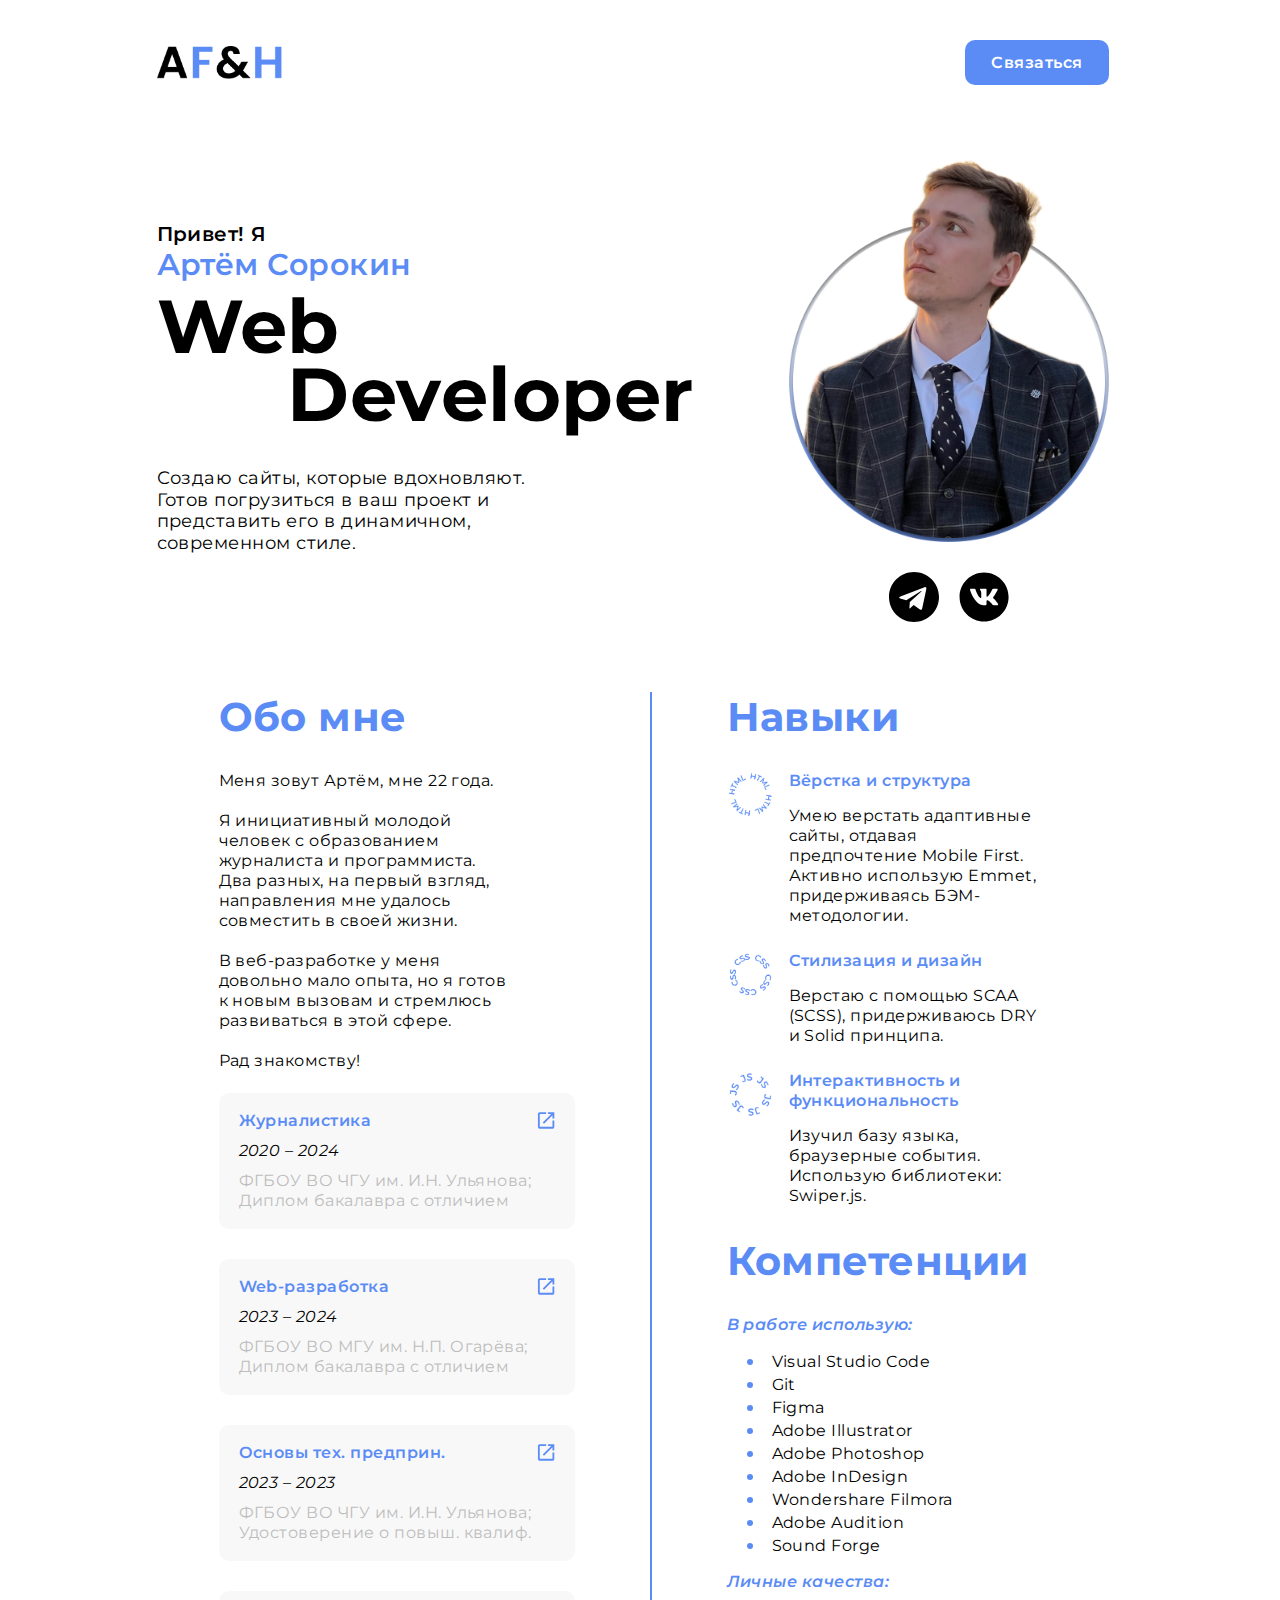
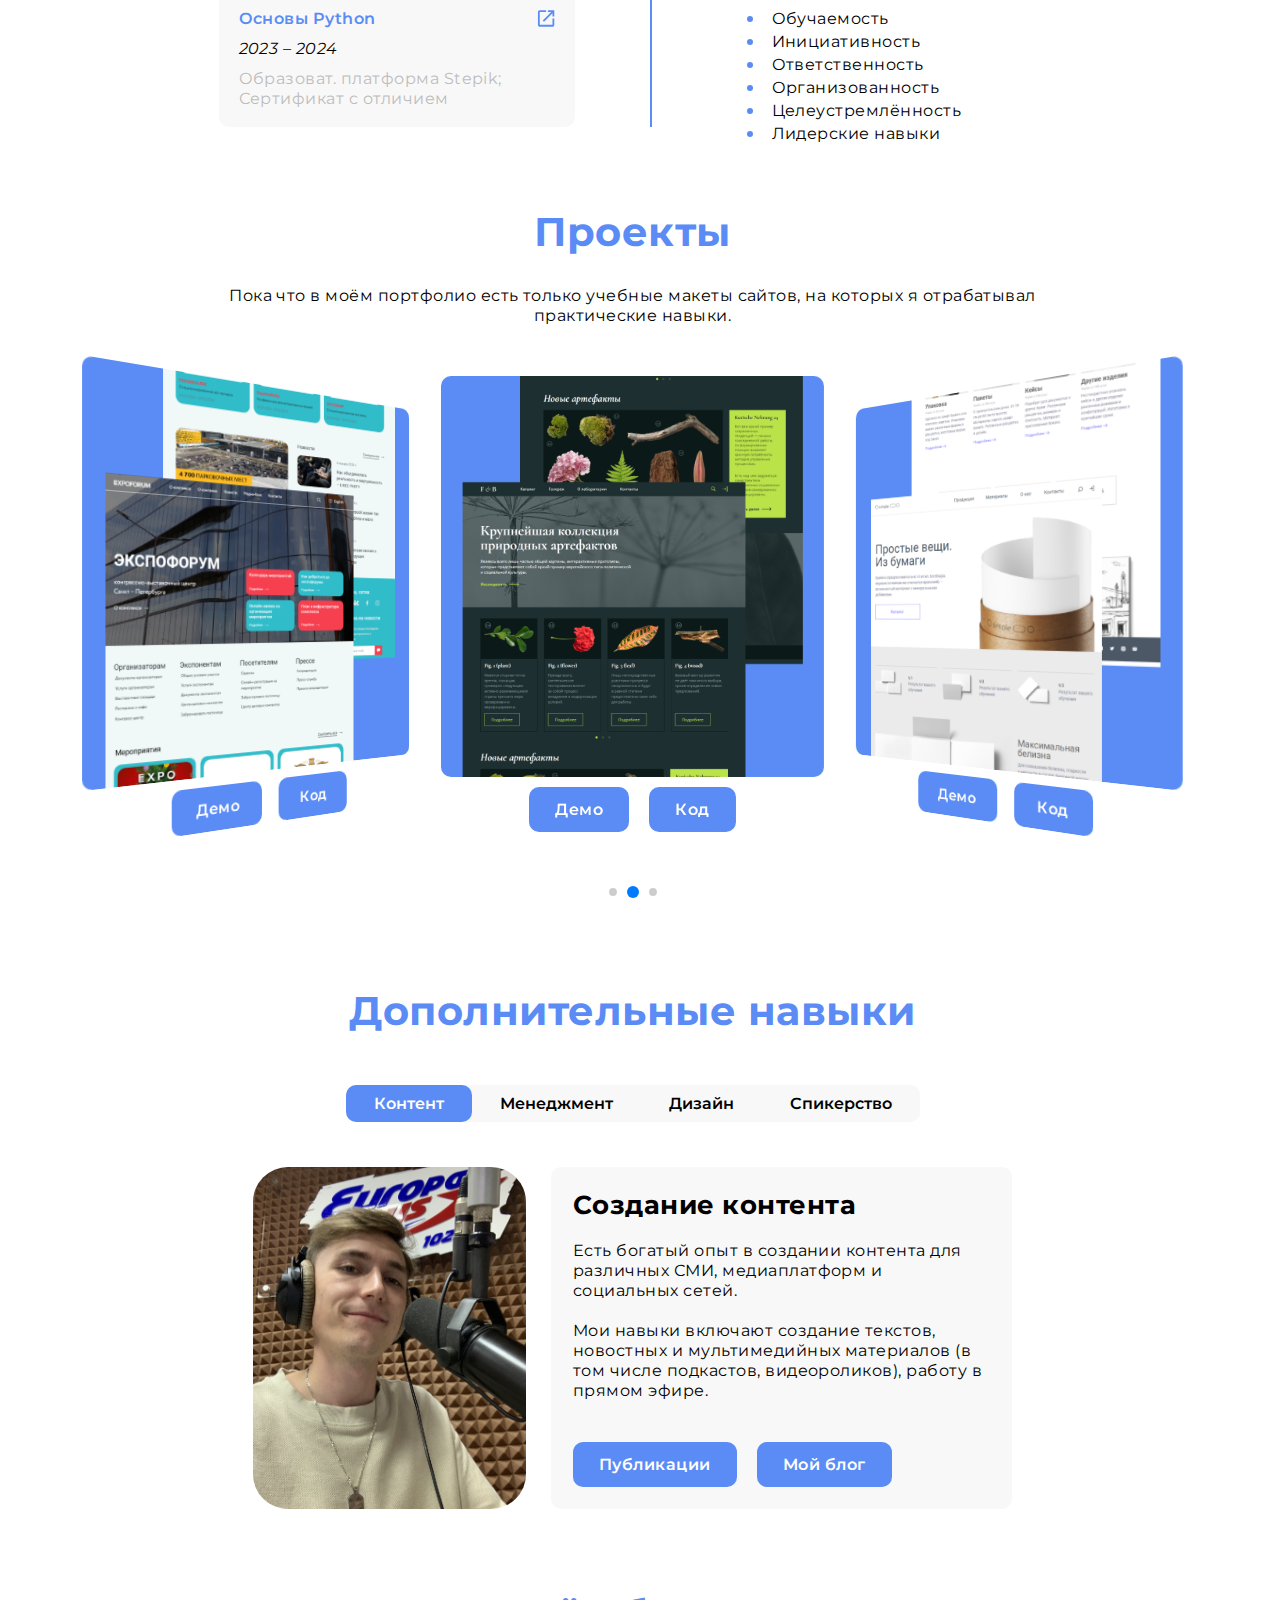
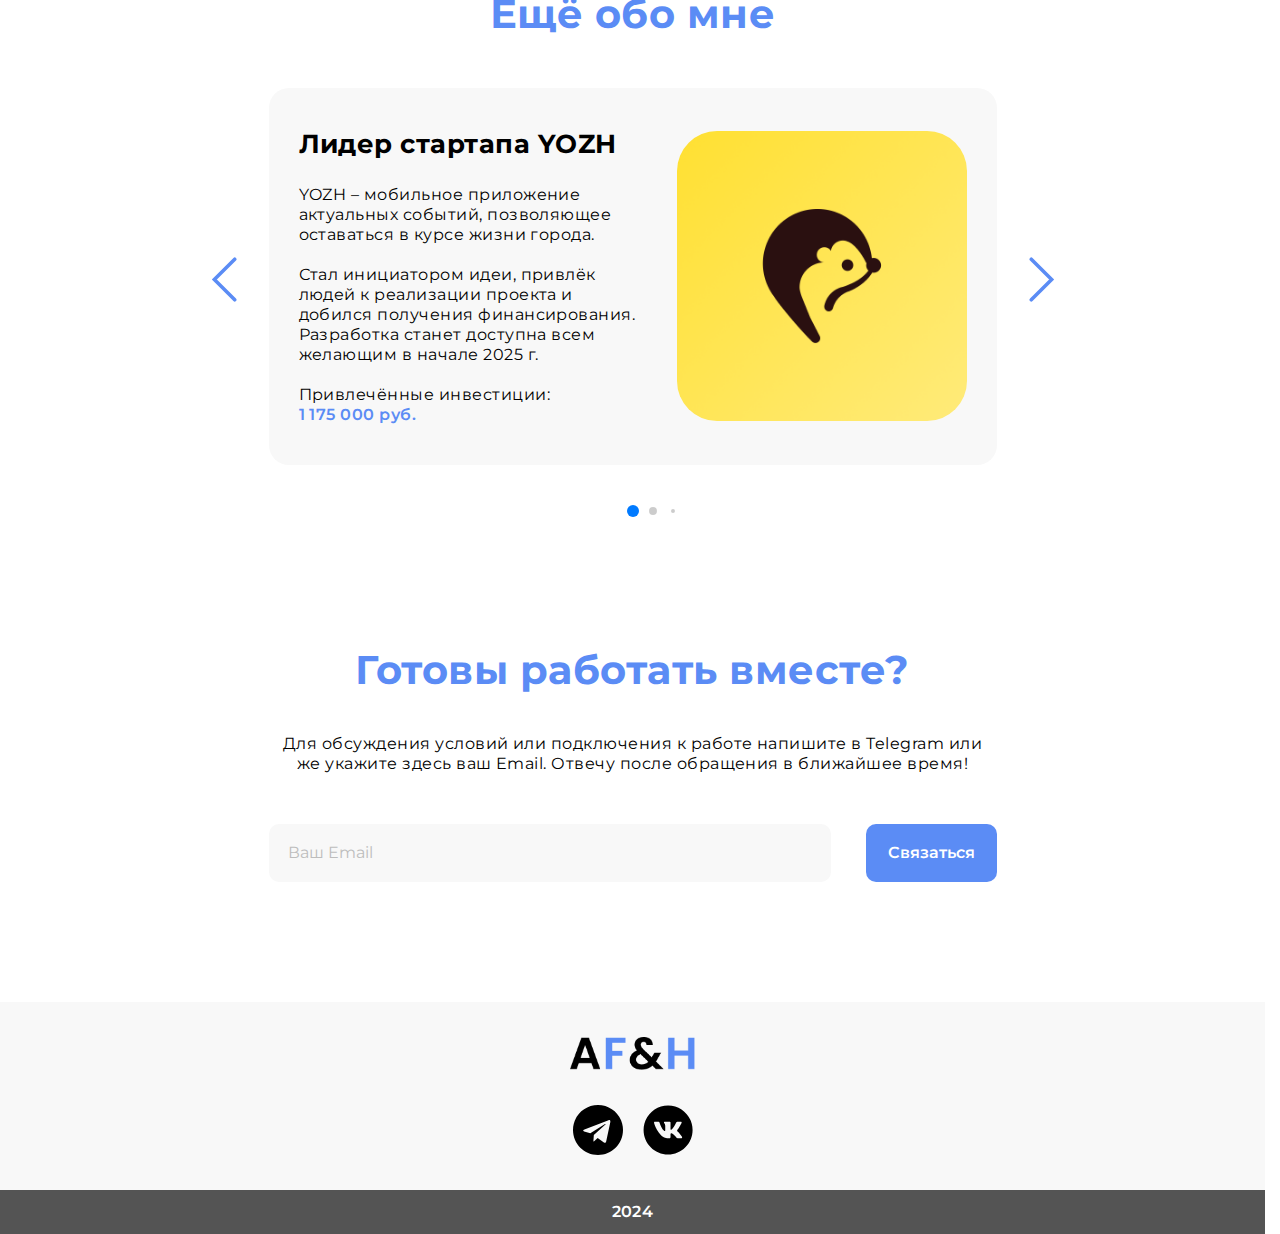
==== index.html @ 3affbfc2 "Fix projects preview (all in one size)" ====
<!DOCTYPE html>
<html lang="ru">
<head>
  <meta charset="UTF-8">
  <meta name="viewport" content="width=device-width, initial-scale=1.0">
  <title>Tema Sorokin</title>

  <link rel="preconnect" href="https://fonts.googleapis.com">
  <link rel="preconnect" href="https://fonts.gstatic.com" crossorigin>
  <link href="https://fonts.googleapis.com/css2?family=Montserrat:ital,wght@0,100..900;1,100..900&display=swap" rel="stylesheet">

  <link rel="stylesheet" href="https://cdn.jsdelivr.net/npm/swiper@11/swiper-bundle.min.css">
  <link rel="stylesheet" type="text/css" href="css/styles.css">
</head>
<body>
  
  <div class="btn-up btn-up_hide"></div>

  <header class="header">
    <div class="container container--wider">
      <div class="header__content">
        <div class="logo">
          <img class="logo__img" src="images/logo.png" alt="logo">
        </div>
        <a href="#ctaBlock" class="button">
          <span class="button__text">Связаться</span>
        </a>
      </div>
    </div>
  </header>

  <main class="main">
    <section class="hero" >
      <div class="container container--wider">
        <div class="hero__content">
          <div class="hero__textblock">
            <span class="hero__greetings">Привет! Я</span>
            <span class="hero__name">Артём Сорокин</span>
            <div class="hero__title">
              <span class="hero__profession">Web</span>
              <span class="hero__profession hero__profession--left">Developer</span>
            </div>
            <p class="hero__description">Создаю сайты, которые вдохновляют.<br> Готов погрузиться в ваш проект и представить его в динамичном, современном стиле.</p>
          </div>
          <div class="hero__imgblock">
            <img class="hero__avatar" src="images/My photo.png" alt="Tema Sorokin avatar">
            <div class="socmedia">
              <a class="socmedia__link" href="https://t.me/foxdek" target="_blank">
                <svg class="socmedia__img" width="50" height="50" viewBox="0 0 50 50" fill="none" xmlns="http://www.w3.org/2000/svg"><path d="M25 50C38.8104 50 50 38.8104 50 25C50 11.1896 38.8104 0 25 0C11.1896 0 0 11.1896 0 25C0 38.8104 11.1896 50 25 50ZM11.4396 24.4583L35.5438 15.1646C36.6625 14.7604 37.6396 15.4375 37.2771 17.1292L37.2792 17.1271L33.175 36.4625C32.8708 37.8333 32.0562 38.1667 30.9167 37.5208L24.6667 32.9146L21.6521 35.8187C21.3187 36.1521 21.0375 36.4333 20.3917 36.4333L20.8354 30.0729L32.4187 19.6083C32.9229 19.1646 32.3062 18.9146 31.6417 19.3563L17.3271 28.3687L11.1562 26.4437C9.81667 26.0187 9.7875 25.1042 11.4396 24.4583Z" fill="black"/></svg>
              </a>
              <a class="socmedia__link" href="https://vk.com/foxde_bf" target="_blank">
                <svg class="socmedia__img" width="50" height="50" viewBox="0 0 51 50" fill="none" xmlns="http://www.w3.org/2000/svg"><path d="M25.5835 0C11.7764 0 0.583496 11.1929 0.583496 25C0.583496 38.8071 11.7764 50 25.5835 50C39.3906 50 50.5835 38.8071 50.5835 25C50.5835 11.1929 39.3906 0 25.5835 0ZM38.9002 33.4863H35.7278C35.3842 33.4867 35.045 33.4097 34.7353 33.2609C34.4256 33.1121 34.1534 32.8954 33.939 32.627C32.9876 31.4325 31.1134 29.3146 29.1455 28.405C29.0315 28.3516 28.9059 28.3279 28.7803 28.3359C28.6548 28.3439 28.5332 28.3835 28.427 28.4509C28.3207 28.5184 28.2332 28.6115 28.1724 28.7217C28.1117 28.8319 28.0797 28.9557 28.0795 29.0815V32.219C28.0795 32.3855 28.0468 32.5502 27.9831 32.704C27.9195 32.8577 27.8262 32.9974 27.7085 33.1151C27.5908 33.2328 27.4512 33.3262 27.2974 33.3899C27.1437 33.4535 26.9789 33.4863 26.8125 33.4863H25.3456C23.438 33.4863 19.33 32.3251 16.0566 27.5567C13.2676 23.4942 12.0243 20.3458 11.2993 17.7931C11.2572 17.6435 11.2503 17.4861 11.2792 17.3334C11.308 17.1806 11.3719 17.0367 11.4658 16.9128C11.5597 16.7889 11.681 16.6885 11.8202 16.6194C11.9595 16.5502 12.1128 16.5143 12.2683 16.5145H15.4774C15.7976 16.5142 16.1093 16.6173 16.3662 16.8084C16.6231 16.9995 16.8114 17.2684 16.9032 17.5751C17.5 19.5711 19.0457 23.8769 21.7779 26.021C21.8612 26.0867 21.9613 26.1276 22.0668 26.139C22.1723 26.1505 22.2788 26.132 22.3743 26.0858C22.4697 26.0395 22.5503 25.9673 22.6066 25.8775C22.663 25.7876 22.693 25.6837 22.6931 25.5776V20.5517C22.6931 19.5584 22.2626 18.5646 21.5907 17.788C21.4939 17.6766 21.4312 17.5397 21.41 17.3937C21.3888 17.2476 21.4101 17.0985 21.4713 16.9642C21.5325 16.8299 21.6311 16.7161 21.7552 16.6363C21.8793 16.5564 22.0238 16.514 22.1714 16.514H27.1192C27.374 16.514 27.6184 16.6152 27.7986 16.7953C27.9787 16.9755 28.08 17.2198 28.08 17.4746V24.2446C28.08 24.3426 28.107 24.4387 28.158 24.5224C28.209 24.6061 28.282 24.6742 28.3691 24.7191C28.4562 24.764 28.554 24.7841 28.6517 24.7772C28.7495 24.7703 28.8435 24.7366 28.9233 24.6798C29.8315 24.0333 30.6094 23.0782 31.3248 22.0047C32.2252 20.6543 33.3239 18.4221 33.8751 17.2636C33.9818 17.0391 34.1499 16.8496 34.36 16.7168C34.5701 16.5841 34.8135 16.5137 35.062 16.5137H38.562C38.7082 16.5136 38.8519 16.5509 38.9796 16.6219C39.1073 16.693 39.2148 16.7955 39.2918 16.9197C39.3688 17.0439 39.4128 17.1857 39.4196 17.3317C39.4265 17.4777 39.3959 17.623 39.3309 17.7539C38.4477 19.5254 36.7274 22.7752 35.1087 24.6818C34.877 24.956 34.7635 25.311 34.7932 25.6687C34.823 26.0265 34.9934 26.3578 35.2672 26.59C36.3224 27.4916 37.9696 29.1584 39.7456 31.9347C39.8436 32.0866 39.8988 32.2622 39.9055 32.4429C39.9121 32.6235 39.87 32.8027 39.7835 32.9615C39.697 33.1202 39.5693 33.2528 39.4139 33.3451C39.2584 33.4375 39.081 33.4863 38.9002 33.4863Z" fill="black"/></svg>
              </a>
            </div>
          </div>
        </div>
      </div>
    </section>

    <section class="bio" >
      <div class="container container--bio">
        <div class="padding-between-blocks bio__content">

          <div class="bio-left">
            <div class="aboutme">
              <h2 class="blocks-title aboutme__title">Обо мне</h2>
              <p class="blocks-regular aboutme__description">Меня зовут Артём, мне 22 года.<br><br>
                Я инициативный молодой человек с образованием журналиста и программиста. Два разных, на первый взгляд, направления мне удалось совместить в своей жизни.<br><br>
                В веб-разработке у меня довольно мало опыта, но я готов к новым вызовам и стремлюсь развиваться в этой сфере.<br><br>
                Рад знакомству!</p>
            </div>
            <div class="education">

              <div class="education-item">
                <a href="https://drive.google.com/file/d/1c8E0b_vMFE4-LogEgNOOKxXGQV6VK_mN/view?usp=drive_link" class="education-link" target="_blank">
                  <span class="blocks-regular education-link__text">Журналистика</span>
                  <svg class="education-link__img" width="14" height="13" viewBox="0 0 14 13" fill="none" xmlns="http://www.w3.org/2000/svg"><path d="M2.14767 12.8803C1.75915 12.8803 1.42655 12.7403 1.14987 12.4603C0.8732 12.1803 0.734863 11.8437 0.734863 11.4506V1.44232C0.734863 1.04914 0.8732 0.712554 1.14987 0.432561C1.42655 0.152569 1.75915 0.0125732 2.14767 0.0125732H7.09248V1.44232H2.14767V11.4506H12.0373V6.44643H13.4501V11.4506C13.4501 11.8437 13.3118 12.1803 13.0351 12.4603C12.7584 12.7403 12.4258 12.8803 12.0373 12.8803H2.14767ZM5.46776 9.09147L4.47879 8.09064L11.0483 1.44232H8.50528V0.0125732H13.4501V5.01669H12.0373V2.44314L5.46776 9.09147Z" fill="#5B8CF5"/></svg>
                </a>
                <span class="blocks-regular education-item__data">2020 – 2024</span>
                <p class="blocks-regular education-item__description">ФГБОУ ВО ЧГУ им. И.Н. Ульянова;<br>Диплом бакалавра с отличием</p>
              </div>

              <div class="education-item">
                <a href="https://drive.google.com/file/d/1b_aHHzKzfGgAz-qr4F-pZoGoOds2GWMP/view?usp=drive_link" class="education-link" target="_blank">
                  <span class="blocks-regular education-link__text">Web-разработка</span>
                  <svg class="education-link__img" width="14" height="13" viewBox="0 0 14 13" fill="none" xmlns="http://www.w3.org/2000/svg"><path d="M2.14767 12.8803C1.75915 12.8803 1.42655 12.7403 1.14987 12.4603C0.8732 12.1803 0.734863 11.8437 0.734863 11.4506V1.44232C0.734863 1.04914 0.8732 0.712554 1.14987 0.432561C1.42655 0.152569 1.75915 0.0125732 2.14767 0.0125732H7.09248V1.44232H2.14767V11.4506H12.0373V6.44643H13.4501V11.4506C13.4501 11.8437 13.3118 12.1803 13.0351 12.4603C12.7584 12.7403 12.4258 12.8803 12.0373 12.8803H2.14767ZM5.46776 9.09147L4.47879 8.09064L11.0483 1.44232H8.50528V0.0125732H13.4501V5.01669H12.0373V2.44314L5.46776 9.09147Z" fill="#5B8CF5"/></svg>
                </a>
                <span class="blocks-regular education-item__data">2023 – 2024</span>
                <p class="blocks-regular education-item__description">ФГБОУ ВО МГУ им. Н.П. Огарёва;<br>Диплом бакалавра с отличием</p>
              </div>

              <div class="education-item">
                <a href="https://drive.google.com/file/d/1F4HwCjt88OIQ_sgFR-7j4fWSAaVbPMpd/view?usp=drive_link" class="education-link" target="_blank">
                  <span class="blocks-regular education-link__text">Основы тех. предприн.</span>
                  <svg class="education-link__img" width="14" height="13" viewBox="0 0 14 13" fill="none" xmlns="http://www.w3.org/2000/svg"><path d="M2.14767 12.8803C1.75915 12.8803 1.42655 12.7403 1.14987 12.4603C0.8732 12.1803 0.734863 11.8437 0.734863 11.4506V1.44232C0.734863 1.04914 0.8732 0.712554 1.14987 0.432561C1.42655 0.152569 1.75915 0.0125732 2.14767 0.0125732H7.09248V1.44232H2.14767V11.4506H12.0373V6.44643H13.4501V11.4506C13.4501 11.8437 13.3118 12.1803 13.0351 12.4603C12.7584 12.7403 12.4258 12.8803 12.0373 12.8803H2.14767ZM5.46776 9.09147L4.47879 8.09064L11.0483 1.44232H8.50528V0.0125732H13.4501V5.01669H12.0373V2.44314L5.46776 9.09147Z" fill="#5B8CF5"/></svg>
                </a>
                <span class="blocks-regular education-item__data">2023 – 2023</span>
                <p class="blocks-regular education-item__description">ФГБОУ ВО ЧГУ им. И.Н. Ульянова;<br>Удостоверение о повыш. квалиф.</p>
              </div>

              <div class="education-item">
                <a href="https://drive.google.com/file/d/1SzcRSgIq1XhnDCFtMzxwgsTw0kXM_Bu4/view?usp=drive_link" class="education-link" target="_blank">
                  <span class="blocks-regular education-link__text">Основы Python</span>
                  <svg class="education-link__img" width="14" height="13" viewBox="0 0 14 13" fill="none" xmlns="http://www.w3.org/2000/svg"><path d="M2.14767 12.8803C1.75915 12.8803 1.42655 12.7403 1.14987 12.4603C0.8732 12.1803 0.734863 11.8437 0.734863 11.4506V1.44232C0.734863 1.04914 0.8732 0.712554 1.14987 0.432561C1.42655 0.152569 1.75915 0.0125732 2.14767 0.0125732H7.09248V1.44232H2.14767V11.4506H12.0373V6.44643H13.4501V11.4506C13.4501 11.8437 13.3118 12.1803 13.0351 12.4603C12.7584 12.7403 12.4258 12.8803 12.0373 12.8803H2.14767ZM5.46776 9.09147L4.47879 8.09064L11.0483 1.44232H8.50528V0.0125732H13.4501V5.01669H12.0373V2.44314L5.46776 9.09147Z" fill="#5B8CF5"/></svg>
                </a>
                <span class="blocks-regular education-item__data">2023 – 2024</span>
                <p class="blocks-regular education-item__description">Образоват. платформа Stepik;<br>Сертификат c отличием</p>
              </div>

            </div>
          </div>

          <span class="separator separator--bios"></span>

          <div class="bio-right">
            <div class="skills">
              <h2 class="blocks-title skills__title">Навыки</h2>
              <div class="skills__items">

                <div class="skills-item">
                  <img src="images/html-circle.png " alt="HTML image" class="skills-item__img">
                  <div class="skills-item__text">
                    <span class="blocks-regular skills-item__title">Вёрстка и структура</span>
                    <p class="blocks-regular skills-item__description">Умею верстать адаптивные сайты, отдавая предпочтение Mobile First. Активно использую Emmet, придерживаясь БЭМ-методологии.</p>
                  </div>
                </div>

                <div class="skills-item">
                  <img src="images/css-circle.png" alt="CSS image" class="skills-item__img">
                  <div class="skills-item__text">
                    <span class="blocks-regular skills-item__title">Стилизация и дизайн</span>
                    <p class="blocks-regular skills-item__description">Верстаю с помощью SCAA (SCSS), придерживаюсь DRY и Solid принципа.</p>
                  </div>
                </div>

                <div class="skills-item">
                  <img src="images/js-circle.png" alt="JS image" class="skills-item__img">
                  <div class="skills-item__text">
                    <span class="blocks-regular skills-item__title">Интерактивность и функциональность</span>
                    <p class="blocks-regular skills-item__description">Изучил базу языка, браузерные события. Использую библиотеки: Swiper.js.</p>
                  </div>
                </div>

              </div>
            </div>

            <span class="separator separator--bioright"></span>

            <div class="competencies">
              <h2 class="blocks-title competencies__title">Компетенции</h2>
              <div class="competencies__content">

                <div class="competencies__items">
                  <div class="competencies-item">
                    <span class="blocks-regular competencies-item__title">В работе использую:</span>
                    <ul class="competencies-list">
                      <li class="blocks-regular competencies-list__item">Visual Studio Code</li>
                      <li class="blocks-regular competencies-list__item">Git</li>
                      <li class="blocks-regular competencies-list__item">Figma</li>
                      <li class="blocks-regular competencies-list__item">Adobe Illustrator</li>
                      <li class="blocks-regular competencies-list__item">Adobe Photoshop</li>
                      <li class="blocks-regular competencies-list__item">Adobe InDesign</li>
                      <li class="blocks-regular competencies-list__item">Wondershare Filmora</li>
                      <li class="blocks-regular competencies-list__item">Adobe Audition</li>
                      <li class="blocks-regular competencies-list__item">Sound Forge</li>
                    </ul>
                  </div>
                  <span class="separator separator--competencies"></span>
                  <div class="competencies-item">
                    <span class="blocks-regular competencies-item__title">Личные качества:</span>
                    <ul class="competencies-list">
                      <li class="blocks-regular competencies-list__item">Обучаемость</li>
                      <li class="blocks-regular competencies-list__item">Инициативность</li>
                      <li class="blocks-regular competencies-list__item">Ответственность</li>
                      <li class="blocks-regular competencies-list__item">Организованность</li>
                      <li class="blocks-regular competencies-list__item">Целеустремлённость</li>
                      <li class="blocks-regular competencies-list__item">Лидерские навыки</li>
                    </ul>
                  </div>
                </div>

                <div class="competencies__qrblock">
                  <a href="https://drive.google.com/drive/folders/1a2BefM-glHH7b9y9MKexOEhjC9zO9I1c?usp=drive_link" class="qrcode-item" target="_blank">
                    <img src="images/qr-portfolio.png" alt="Qr to Temas portfolio" class="qrcode-item__img">
                    <span class="blocks-regular qrcode-item__title">Портфолио</span>
                  </a>
                  <a href="https://drive.google.com/drive/folders/1Rhj_2H8BansnXjBdHdym1w1cab7tXS0-?usp=drive_link" class="qrcode-item" target="_blank">
                    <img src="images/qr-diplomas.png" alt="Qr to Temas diplomas" class="qrcode-item__img">
                    <span class="blocks-regular qrcode-item__title">Дипломы</span>
                  </a>
                  <a href="https://drive.google.com/drive/folders/1Z56A0xMrmwY17rWzl6ZRpS_xnRYBs7vR?usp=drive_link" class="qrcode-item" target="_blank">
                    <img src="images/qr-sertificates.png" alt="Qr to Temas sertificates" class="qrcode-item__img">
                    <span class="blocks-regular qrcode-item__title">Сертификаты</span>
                  </a>
                </div>

              </div>
            </div>
          </div>

        </div>
      </div>
    </section>

    <section class="projects" >
      <!-- <div class="container"> -->
        <div class="padding-between-blocks projects__content">
          <h2 class="blocks-title projects__title">Проекты</h2>
          <p class="blocks-regular projects__description">Пока что в моём портфолио есть только учебные макеты сайтов, на которых я отрабатывал практические навыки.</p>
          <div class="projects-swiper-container">
            <div class="swiper projectsSwiper">
              <div class="swiper-wrapper">
                <div class="swiper-slide projectsSwiper-slide">
                  <img src="images/project-1-preview.png" class="swiper-slide__img"/>
                  <div class="swiper-slide__buttons">
                    <a href="https://expoforum-study.vercel.app/" class="button" target="_blank">
                      <span class="button__text">Демо</span>
                    </a>
                    <a href="#" class="button">
                      <span class="button__text">Код</span>
                    </a>
                  </div>
                </div>
                <div class="swiper-slide projectsSwiper-slide">
                  <img src="images/project-2-preview.png" class="swiper-slide__img"/>
                  <div class="swiper-slide__buttons">
                    <a href="https://f-and-b-study-rouge.vercel.app/" class="button" target="_blank">
                      <span class="button__text">Демо</span>
                    </a>
                    <a href="#" class="button">
                      <span class="button__text">Код</span>
                    </a>
                  </div>
                </div>
                <div class="swiper-slide projectsSwiper-slide">
                  <img src="images/project-3-preview.png" class="swiper-slide__img"/>
                  <div class="swiper-slide__buttons">
                    <a href="https://simple-study-eta.vercel.app/" class="button" target="_blank">
                      <span class="button__text">Демо</span>
                    </a>
                    <a href="#" class="button">
                      <span class="button__text">Код</span>
                    </a>
                  </div>
                </div>
              </div>
              <div class="swiper-pagination"></div>
            </div>
          </div>
        <!-- </div> -->
      </div>
    </section>

    <section class="skills" >
      <div class="padding-between-blocks skills__content">
        <h2 class="blocks-title skills__title" id="skillsTitle">Опыт</h2>
        <div class="skills-container">

          <div class="photo-cont">
            <div class="photo-block">
              <img id="skillsImg" src="images/skills-myphoto-1.png" alt="Skills photos" class="photo-block__img">
            </div>
          </div>
          <div class="radiobtn-cont">
            <div class="radiobtn-block">
              <button id="content" class="radiobtn-block__button radiobtn-block__button--active">Контент</button>
              <button id="management" class="radiobtn-block__button">Менеджмент</button>
              <button id="design" class="radiobtn-block__button">Дизайн</button>
              <button id="speaker" class="radiobtn-block__button">Спикерство</button>
            </div>
          </div>
          <div class="description-cont">
            <div class="description-block">
              <h3 id="skillsSubitle" class="blocks-subtitle description-block__title">Создание контента</h3>
              <p id="skillsText" class="blocks-regular description-block__text">Есть богатый опыт в создании контента для различных СМИ, медиаплатформ и социальных сетей.<br><br>Мои навыки включают создание текстов, новостных и мультимедийных материалов (в том числе подкастов, видеороликов), работу в прямом эфире.</p>
              <div id="skillsButtons" class="description-block__buttons">
                <a href="https://docs.google.com/document/d/1vXn8nLEUYs1dHJ1VDHtr8BRPOlq6yE31/edit?usp=drive_link&ouid=105516434251710796534&rtpof=true&sd=true" class="button" target="_blank">
                  <span class="button__text">Публикации</span>
                </a>
                <a href="https://t.me/prolisaiezha" class="button" target="_blank">
                  <span class="button__text">Мой блог</span>
                </a>
              </div>
            </div>
          </div>

        </div>
      </div>
    </section>

    <section class="bioplus" >
      <div class="container container--bioplus">
        <div class="padding-between-blocks bioplus__content">
          <h2 class="blocks-title bioplus__title">Ещё обо мне</h2>
          <div class="bioplus-swiper-container">
            <div class="custom-prev">
              <svg width="30" height="45" viewBox="0 0 35 63" fill="none" xmlns="http://www.w3.org/2000/svg">
                <path d="M32.5 3L4 31.5L32.5 60" stroke="#5B8CF5" stroke-width="5" stroke-linecap="round"/>
              </svg>
            </div>
            <div class="swiper bioplusSwiper">
              <div class="swiper-wrapper">

                <div class="swiper-slide">
                  <h3 class="blocks-subtitle swiper-slide__title">Лидер стартапа YOZH</h3>
                  <div class="swiper-slide__imgblock">
                    <img src="images/bioplus-image-1.png" alt="YOZH startup logo" class="swiper-slide__img">
                  </div>
                  <div class="swiper-slide-description">
                    <p class="blocks-regular swiper-slide__text">YOZH – мобильное приложение актуальных событий, позволяющее оставаться в курсе жизни города.<br><br>Стал инициатором идеи, привлёк людей к реализации проекта и добился получения финансирования. Разработка станет доступна всем желающим в начале 2025 г.<br><br>Привлечённые инвестиции:<br><span class="blocks-regular swiper-slide__text--accent">1 175 000 руб.</span></p>
                  </div>
                </div>

                <div class="swiper-slide">
                  <h3 class="blocks-subtitle swiper-slide__title">Ведущий на радио</h3>
                  <div class="swiper-slide__imgblock">
                    <img src="images/bioplus-image-2.jpg" alt="Radio Live photo" class="swiper-slide__img">
                  </div>
                  <div class="swiper-slide-description">
                    <p class="blocks-regular swiper-slide__text">До закрытия региональных прямых эфиров был ведущим (диджеем) на радио «Европа Плюс».<br><br>Проводил эфиры и общался со слушателями, готовил сводку о погоде для других радиостанций («Радио Дача», «Радио Гордость», «Ретро-FM»).</p>
                  </div>
                </div>

                <div class="swiper-slide">
                  <h3 class="blocks-subtitle swiper-slide__title">Достижения</h3>
                  <div class="swiper-slide__imgblock">
                    <img src="images/bioplus-image-3.png" alt="Diplomas ceremony" class="swiper-slide__img">
                  </div>
                  <div class="swiper-slide-description">
                    <p class="blocks-regular swiper-slide__text">В ходе учебной деятельности добился значительных успехов:</p>
                    <ul class="swiper-slide__list">
                      <li class="blocks-regular swiper-slide__listitem">Отличник учёбы 2024</li>
                      <li class="blocks-regular swiper-slide__listitem">Лучший выпускник университета и региона</li>
                      <li class="blocks-regular swiper-slide__listitem">2 диплома бакалавра с отличием</li>
                      <li class="blocks-regular swiper-slide__listitem">Обладатель стипендии им. А.И.&nbsp;Солженицына</li>
                    </ul>
                  </div>
                </div>
                
              </div>
              
              <div class="swiper-pagination"></div>
            </div>
            
            <div class="custom-next">
              <svg width="30" height="45" viewBox="0 0 36 63" fill="none" xmlns="http://www.w3.org/2000/svg">
                <path d="M3 3L31.5 31.5L3 60" stroke="#5B8CF5" stroke-width="5" stroke-linecap="round"/>
              </svg>
            </div>
          </div>
        </div>
      </div>
    </section>

    <section id="ctaBlock" class="cta" >
      <div class="container">
        <div class="padding-between-blocks cta__content">
          <h2 class="blocks-title cta__title">Готовы работать вместе?</h2>
          <p class="blocks-regular cta__description">Для обсуждения условий или подключения к работе напишите в Telegram или же укажите здесь ваш Email. Отвечу после обращения в ближайшее время!</p>
          <div class="cta-form">
            <input class="blocks-regular cta-form__input" type="text" placeholder="Ваш Email" maxlength="30"></input>
            <button class="cta-form__button">
              <svg class="cta-form__button-img" width="25" height="21" viewBox="0 0 25 21" fill="none" xmlns="http://www.w3.org/2000/svg"><path d="M16.625 20.125L14.7 18.1656L19.6156 13.25H6.3125C4.59375 13.25 3.13281 12.6484 1.92969 11.4453C0.726562 10.2422 0.125 8.78125 0.125 7.0625C0.125 5.34375 0.726562 3.88281 1.92969 2.67969C3.13281 1.47656 4.59375 0.875 6.3125 0.875H7V3.625H6.3125C5.35 3.625 4.53646 3.95729 3.87188 4.62188C3.20729 5.28646 2.875 6.1 2.875 7.0625C2.875 8.025 3.20729 8.83854 3.87188 9.50313C4.53646 10.1677 5.35 10.5 6.3125 10.5H19.6156L14.7 5.55L16.625 3.625L24.875 11.875L16.625 20.125Z" fill="white"/></svg>
              <span class="blocks-regular cta-form__button-text">Связаться</span>
            </button>
          </div>
        </div>
      </div>
    </section>
  </main>

  <footer class="footer">

    <div class="footer-top">
      <div class="footer-top__content">
        <div class="logo">
          <img class="logo__img" src="images/logo.png" alt="logo">
        </div>
        <div class="socmedia">
          <a class="socmedia__link" href="https://t.me/foxdek" target="_blank">
            <svg class="socmedia__img" width="50" height="50" viewBox="0 0 50 50" fill="none" xmlns="http://www.w3.org/2000/svg"><path d="M25 50C38.8104 50 50 38.8104 50 25C50 11.1896 38.8104 0 25 0C11.1896 0 0 11.1896 0 25C0 38.8104 11.1896 50 25 50ZM11.4396 24.4583L35.5438 15.1646C36.6625 14.7604 37.6396 15.4375 37.2771 17.1292L37.2792 17.1271L33.175 36.4625C32.8708 37.8333 32.0562 38.1667 30.9167 37.5208L24.6667 32.9146L21.6521 35.8187C21.3187 36.1521 21.0375 36.4333 20.3917 36.4333L20.8354 30.0729L32.4187 19.6083C32.9229 19.1646 32.3062 18.9146 31.6417 19.3563L17.3271 28.3687L11.1562 26.4437C9.81667 26.0187 9.7875 25.1042 11.4396 24.4583Z" fill="black"/></svg>
          </a>
          <a class="socmedia__link" href="https://vk.com/foxde_bf" target="_blank">
            <svg class="socmedia__img" width="50" height="50" viewBox="0 0 51 50" fill="none" xmlns="http://www.w3.org/2000/svg"><path d="M25.5835 0C11.7764 0 0.583496 11.1929 0.583496 25C0.583496 38.8071 11.7764 50 25.5835 50C39.3906 50 50.5835 38.8071 50.5835 25C50.5835 11.1929 39.3906 0 25.5835 0ZM38.9002 33.4863H35.7278C35.3842 33.4867 35.045 33.4097 34.7353 33.2609C34.4256 33.1121 34.1534 32.8954 33.939 32.627C32.9876 31.4325 31.1134 29.3146 29.1455 28.405C29.0315 28.3516 28.9059 28.3279 28.7803 28.3359C28.6548 28.3439 28.5332 28.3835 28.427 28.4509C28.3207 28.5184 28.2332 28.6115 28.1724 28.7217C28.1117 28.8319 28.0797 28.9557 28.0795 29.0815V32.219C28.0795 32.3855 28.0468 32.5502 27.9831 32.704C27.9195 32.8577 27.8262 32.9974 27.7085 33.1151C27.5908 33.2328 27.4512 33.3262 27.2974 33.3899C27.1437 33.4535 26.9789 33.4863 26.8125 33.4863H25.3456C23.438 33.4863 19.33 32.3251 16.0566 27.5567C13.2676 23.4942 12.0243 20.3458 11.2993 17.7931C11.2572 17.6435 11.2503 17.4861 11.2792 17.3334C11.308 17.1806 11.3719 17.0367 11.4658 16.9128C11.5597 16.7889 11.681 16.6885 11.8202 16.6194C11.9595 16.5502 12.1128 16.5143 12.2683 16.5145H15.4774C15.7976 16.5142 16.1093 16.6173 16.3662 16.8084C16.6231 16.9995 16.8114 17.2684 16.9032 17.5751C17.5 19.5711 19.0457 23.8769 21.7779 26.021C21.8612 26.0867 21.9613 26.1276 22.0668 26.139C22.1723 26.1505 22.2788 26.132 22.3743 26.0858C22.4697 26.0395 22.5503 25.9673 22.6066 25.8775C22.663 25.7876 22.693 25.6837 22.6931 25.5776V20.5517C22.6931 19.5584 22.2626 18.5646 21.5907 17.788C21.4939 17.6766 21.4312 17.5397 21.41 17.3937C21.3888 17.2476 21.4101 17.0985 21.4713 16.9642C21.5325 16.8299 21.6311 16.7161 21.7552 16.6363C21.8793 16.5564 22.0238 16.514 22.1714 16.514H27.1192C27.374 16.514 27.6184 16.6152 27.7986 16.7953C27.9787 16.9755 28.08 17.2198 28.08 17.4746V24.2446C28.08 24.3426 28.107 24.4387 28.158 24.5224C28.209 24.6061 28.282 24.6742 28.3691 24.7191C28.4562 24.764 28.554 24.7841 28.6517 24.7772C28.7495 24.7703 28.8435 24.7366 28.9233 24.6798C29.8315 24.0333 30.6094 23.0782 31.3248 22.0047C32.2252 20.6543 33.3239 18.4221 33.8751 17.2636C33.9818 17.0391 34.1499 16.8496 34.36 16.7168C34.5701 16.5841 34.8135 16.5137 35.062 16.5137H38.562C38.7082 16.5136 38.8519 16.5509 38.9796 16.6219C39.1073 16.693 39.2148 16.7955 39.2918 16.9197C39.3688 17.0439 39.4128 17.1857 39.4196 17.3317C39.4265 17.4777 39.3959 17.623 39.3309 17.7539C38.4477 19.5254 36.7274 22.7752 35.1087 24.6818C34.877 24.956 34.7635 25.311 34.7932 25.6687C34.823 26.0265 34.9934 26.3578 35.2672 26.59C36.3224 27.4916 37.9696 29.1584 39.7456 31.9347C39.8436 32.0866 39.8988 32.2622 39.9055 32.4429C39.9121 32.6235 39.87 32.8027 39.7835 32.9615C39.697 33.1202 39.5693 33.2528 39.4139 33.3451C39.2584 33.4375 39.081 33.4863 38.9002 33.4863Z" fill="black"/></svg>
          </a>
        </div>
      </div>
    </div>

    <div class="footer-bottom">
      <div class="footer-bottom__content">
        <span class="blocks-regular footer-bottom__text">2024</span>
      </div>
    </div>

  </footer>
  
  <script src="https://cdn.jsdelivr.net/npm/swiper@11/swiper-bundle.min.js"></script>
  <script type="text/javascript" src="javascript.js"></script>
</body>
</html>
---- css/styles.css ----
@charset "UTF-8";
/**
Нормализация блочной модели
*/
*,
::before,
::after {
  -webkit-box-sizing: border-box;
          box-sizing: border-box;
}

/**
  Убираем внутренние отступы слева тегам списков,
  у которых есть атрибут class
*/
:where(ul, ol):where([class]) {
  padding-left: 0;
}

/**
  Убираем внешние отступы body и двум другим тегам,
  у которых есть атрибут class
*/
body,
:where(blockquote, figure):where([class]) {
  margin: 0;
}

/**
  Убираем внешние отступы вертикали нужным тегам,
  у которых есть атрибут class
*/
:where(h1,
h2,
h3,
h4,
h5,
h6,
p,
ul,
ol,
dl):where([class]) {
  margin-block: 0;
}

:where(dd[class]) {
  margin-left: 0;
}

:where(fieldset[class]) {
  margin-left: 0;
  padding: 0;
  border: none;
}

/**
  Убираем стандартный маркер маркированному списку,
  у которого есть атрибут class
*/
:where(ul[class]) {
  list-style: none;
}

:where(address[class]) {
  font-style: normal;
}

/**
  Обнуляем вертикальные внешние отступы параграфа,
  объявляем локальную переменную для внешнего отступа вниз,
  чтобы избежать взаимодействие с более сложным селектором
*/
p {
  --paragraphMarginBottom: 24px;
  margin-block: 0;
}

/**
  Внешний отступ вниз для параграфа без атрибута class,
  который расположен не последним среди своих соседних элементов
*/
p:where(:not([class]):not(:last-child)) {
  margin-bottom: var(--paragraphMarginBottom);
}

/**
  Упрощаем работу с изображениями и видео
*/
img,
video {
  display: block;
  max-width: 100%;
  height: auto;
}

/**
  Наследуем свойства шрифт для полей ввода
*/
input,
textarea,
select,
button {
  font: inherit;
}

html {
  /**
    Пригодится в большинстве ситуаций
    (когда, например, нужно будет "прижать" футер к низу сайта)
  */
  height: 100%;
  /**
    Убираем скачок интерфейса по горизонтали
    при появлении / исчезновении скроллбара
  */
  scrollbar-gutter: stable;
}

/**
  Плавный скролл
*/
html,
:has(:target) {
  scroll-behavior: smooth;
}

body {
  /**
    Пригодится в большинстве ситуаций
    (когда, например, нужно будет "прижать" футер к низу сайта)
  */
  min-height: 100%;
}

/**
  Нормализация высоты элемента ссылки при его инспектировании в DevTools
*/
a:where([class]) {
  display: -webkit-inline-box;
  display: -ms-inline-flexbox;
  display: inline-flex;
}

/**
  Курсор-рука при наведении на элемент
*/
button,
label {
  cursor: pointer;
}

/**
  Чиним баг задержки смены цвета при взаимодействии с svg-элементами
*/
svg * {
  -webkit-transition-property: fill, stroke;
  transition-property: fill, stroke;
}

/**
  Приведение рамок таблиц в классический 'collapse' вид
*/
:where(table) {
  border-collapse: collapse;
}

/**
  Удаляем все анимации и переходы для людей,
  которые предпочитают их не использовать
*/
@media (prefers-reduced-motion: reduce) {
  *,
  ::before,
  ::after {
    -webkit-animation-duration: 0.01ms !important;
            animation-duration: 0.01ms !important;
    -webkit-animation-iteration-count: 1 !important;
            animation-iteration-count: 1 !important;
    -webkit-transition-duration: 0.01ms !important;
            transition-duration: 0.01ms !important;
    scroll-behavior: auto !important;
  }
}
html {
  scroll-behavior: smooth;
}

body {
  font-family: "Montserrat", serif;
  letter-spacing: 0.03em;
  display: -webkit-box;
  display: -ms-flexbox;
  display: flex;
  height: 100%;
  -webkit-box-orient: vertical;
  -webkit-box-direction: normal;
      -ms-flex-direction: column;
          flex-direction: column;
}

.main {
  -webkit-box-flex: 1;
      -ms-flex: 1;
          flex: 1;
}

.padding-between-blocks {
  padding: 40px 0;
}

.container {
  width: 100%;
  max-width: 576px;
  padding: 0 20px;
  margin: 0 auto;
}
@media (min-width: 768px) {
  .container {
    max-width: none;
    width: 768px;
  }
}
@media (min-width: 992px) {
  .container--wider {
    width: 992px;
  }
}
@media (min-width: 992px) {
  .container--bio {
    width: 868px;
  }
}
@media (min-width: 992px) {
  .container--bioplus {
    width: 888px;
  }
}
@media (min-width: 1400px) {
  .container {
    width: 1400px;
  }
}

.logo {
  width: 24vw;
  max-width: 125px;
}
.logo__img {
  width: 100%;
  height: auto;
}
@media (min-width: 768px) {
  .logo {
    width: 125px;
  }
}

.button {
  background-color: #5B8CF5;
  padding: 10px 19px;
  border-radius: 10px;
  text-decoration: none;
  -webkit-transition: background-color 0.3s ease-in-out;
  transition: background-color 0.3s ease-in-out;
}
.button__text {
  font-size: 14px;
  color: #ffffff;
  font-weight: 600;
}
@media (min-width: 768px) {
  .button__text {
    font-size: 16px;
  }
}
@media (min-width: 768px) {
  .button {
    padding: 13px 26px;
  }
}
.button:hover {
  background-color: #4A7BC2;
}

.socmedia {
  display: -webkit-box;
  display: -ms-flexbox;
  display: flex;
  gap: 20px;
}
.socmedia__link:hover path {
  fill: #5B8CF5;
}
.socmedia__img {
  width: 50px;
  height: 50px;
}
.socmedia__img path {
  fill: #000000;
  -webkit-transition: fill 0.3s ease-in-out;
  transition: fill 0.3s ease-in-out;
}

.blocks-title {
  color: #5B8CF5;
  font-size: 32px;
  padding-bottom: 30px;
  text-align: center;
}
@media (min-width: 768px) {
  .blocks-title {
    font-size: 40px;
  }
}
@media (min-width: 1400px) {
  .blocks-title {
    font-size: 65px;
    padding-bottom: 40px;
  }
}

.blocks-subtitle {
  color: #000000;
  font-size: 20px;
}
@media (min-width: 768px) {
  .blocks-subtitle {
    font-size: 26px;
  }
}
@media (min-width: 1400px) {
  .blocks-subtitle {
    font-size: 45px;
  }
}

.blocks-regular {
  color: #000000;
  font-size: 14px;
  line-height: 17px;
}
@media (min-width: 768px) {
  .blocks-regular {
    font-size: 16px;
    line-height: 20px;
  }
}
@media (min-width: 1400px) {
  .blocks-regular {
    font-size: 21px;
    line-height: 26px;
  }
}

.separator {
  width: 100%; /* Ширина элемента, если необходимо */
  height: 100%; /* Высота элемента, если необходимо */
  display: none;
  background-color: #5B8CF5;
}
@media (min-width: 768px) {
  .separator--bios {
    display: block;
    height: 100%;
    width: 2px;
  }
}
@media (min-width: 1400px) {
  .separator--bios {
    height: 100%;
    width: 3px;
  }
}
@media (min-width: 1400px) {
  .separator--competencies {
    display: block;
    height: 100%;
    width: 3px;
  }
}
@media (min-width: 1400px) {
  .separator--bioright {
    display: block;
    width: 100%;
    height: 3px;
  }
}

.btn-up {
  position: fixed;
  background-color: #F8F8F8;
  right: 20px;
  bottom: 20px;
  border-radius: 50%;
  cursor: pointer;
  display: -webkit-box;
  display: -ms-flexbox;
  display: flex;
  -webkit-box-align: center;
      -ms-flex-align: center;
          align-items: center;
  -webkit-box-pack: center;
      -ms-flex-pack: center;
          justify-content: center;
  width: 60px;
  height: 60px;
  opacity: 0.5;
  z-index: 1000;
}

.btn-up::before {
  content: "";
  width: 40px;
  height: 40px;
  background: transparent no-repeat center center;
  background-size: 100% 100%;
  background-image: url("data:image/svg+xml,%3Csvg xmlns='http://www.w3.org/2000/svg' width='16' height='16' fill='000000' viewBox='0 0 16 16'%3E%3Cpath fill-rule='evenodd' d='M7.646 4.646a.5.5 0 0 1 .708 0l6 6a.5.5 0 0 1-.708.708L8 5.707l-5.646 5.647a.5.5 0 0 1-.708-.708l6-6z'/%3E%3C/svg%3E");
}

.btn-up_hide {
  display: none;
}

@media (hover: hover) and (pointer: fine) {
  .btn-up:hover {
    background-color: #ebebeb;
  }
}
.header__content {
  display: -webkit-box;
  display: -ms-flexbox;
  display: flex;
  -webkit-box-pack: justify;
      -ms-flex-pack: justify;
          justify-content: space-between;
  -webkit-box-align: center;
      -ms-flex-align: center;
          align-items: center;
  padding: 30px 0;
}
@media (min-width: 768px) {
  .header__content {
    padding: 40px 0;
  }
}

.hero__content {
  display: -webkit-box;
  display: -ms-flexbox;
  display: flex;
  -webkit-box-orient: vertical;
  -webkit-box-direction: normal;
      -ms-flex-direction: column;
          flex-direction: column;
  -webkit-box-align: center;
      -ms-flex-align: center;
          align-items: center;
  gap: 30px;
  padding: 30px 0;
}
@media (min-width: 768px) {
  .hero__content {
    -webkit-box-orient: horizontal;
    -webkit-box-direction: normal;
        -ms-flex-direction: row;
            flex-direction: row;
    -webkit-box-pack: justify;
        -ms-flex-pack: justify;
            justify-content: space-between;
    gap: 60px;
  }
}
.hero__textblock {
  display: -webkit-box;
  display: -ms-flexbox;
  display: flex;
  -webkit-box-orient: vertical;
  -webkit-box-direction: normal;
      -ms-flex-direction: column;
          flex-direction: column;
  max-width: 576px;
}
@media (min-width: 576px) {
  .hero__textblock {
    max-width: none;
    width: 420px;
  }
}
@media (min-width: 768px) {
  .hero__textblock {
    width: 401px;
  }
}
@media (min-width: 1400px) {
  .hero__textblock {
    width: 714px;
  }
}
.hero__greetings {
  font-size: 16px;
  font-weight: 600;
}
@media (min-width: 768px) {
  .hero__greetings {
    font-size: 18px;
  }
}
@media (min-width: 992px) {
  .hero__greetings {
    font-size: 20px;
  }
}
@media (min-width: 1400px) {
  .hero__greetings {
    font-size: 24px;
  }
}
.hero__name {
  font-size: 24px;
  font-weight: 600;
  color: #5B8CF5;
  padding-bottom: 10px;
}
@media (min-width: 768px) {
  .hero__name {
    font-size: 28px;
  }
}
@media (min-width: 992px) {
  .hero__name {
    font-size: 30px;
  }
}
@media (min-width: 1400px) {
  .hero__name {
    font-size: 32px;
  }
}
.hero__title {
  display: -webkit-box;
  display: -ms-flexbox;
  display: flex;
  -webkit-box-orient: vertical;
  -webkit-box-direction: normal;
      -ms-flex-direction: column;
          flex-direction: column;
  line-height: 0.9;
  padding-bottom: 40px;
  max-width: 331px;
}
@media (min-width: 576px) {
  .hero__title {
    max-width: none;
    width: 416px;
  }
}
@media (min-width: 768px) {
  .hero__title {
    width: 401px;
  }
}
@media (min-width: 992px) {
  .hero__title {
    width: 537px;
  }
}
@media (min-width: 1400px) {
  .hero__title {
    width: 714px;
  }
}
.hero__profession {
  font-size: 46px;
  font-weight: 700;
}
.hero__profession--left {
  -ms-flex-item-align: end;
      align-self: flex-end;
}
@media (min-width: 576px) {
  .hero__profession {
    font-size: 58px;
  }
}
@media (min-width: 768px) {
  .hero__profession {
    font-size: 56px;
  }
}
@media (min-width: 992px) {
  .hero__profession {
    font-size: 75px;
  }
}
@media (min-width: 1400px) {
  .hero__profession {
    font-size: 100px;
  }
}
.hero__description {
  font-size: 14;
  max-width: 340px;
  line-height: 120%;
  text-wrap: pretty;
}
@media (min-width: 768px) {
  .hero__description {
    font-size: 16px;
  }
}
@media (min-width: 992px) {
  .hero__description {
    max-width: 400px;
    font-size: 18px;
  }
}
@media (min-width: 1400px) {
  .hero__description {
    max-width: 625px;
    font-size: 21px;
  }
}
.hero__imgblock {
  display: -webkit-box;
  display: -ms-flexbox;
  display: flex;
  -webkit-box-orient: vertical;
  -webkit-box-direction: normal;
      -ms-flex-direction: column;
          flex-direction: column;
  -webkit-box-align: center;
      -ms-flex-align: center;
          align-items: center;
  gap: 30px;
}
.hero__avatar {
  max-width: 420px;
  width: 100%;
}
@media (min-width: 768px) {
  .hero__avatar {
    max-width: 320px;
  }
}
@media (min-width: 1200px) {
  .hero__avatar {
    max-width: 320px;
  }
}
@media (min-width: 1400px) {
  .hero__avatar {
    max-width: 520px;
  }
}

@-webkit-keyframes spin {
  from {
    -webkit-transform: rotate(0deg);
            transform: rotate(0deg);
  }
  to {
    -webkit-transform: rotate(360deg);
            transform: rotate(360deg);
  }
}

@keyframes spin {
  from {
    -webkit-transform: rotate(0deg);
            transform: rotate(0deg);
  }
  to {
    -webkit-transform: rotate(360deg);
            transform: rotate(360deg);
  }
}
@media (min-width: 768px) {
  .bio .aboutme__title, .bio .skills__title, .bio .competencies__title {
    text-align: start;
  }
}
.bio__content {
  display: -webkit-box;
  display: -ms-flexbox;
  display: flex;
  -webkit-box-orient: vertical;
  -webkit-box-direction: normal;
      -ms-flex-direction: column;
          flex-direction: column;
  -webkit-box-align: center;
      -ms-flex-align: center;
          align-items: center;
  gap: 30px;
}
@media (min-width: 768px) {
  .bio__content {
    gap: 0;
    -webkit-box-orient: horizontal;
    -webkit-box-direction: normal;
        -ms-flex-direction: row;
            flex-direction: row;
    -webkit-box-pack: justify;
        -ms-flex-pack: justify;
            justify-content: space-between;
    -webkit-box-align: start;
        -ms-flex-align: start;
            align-items: flex-start;
    height: 1115px;
  }
}
@media (min-width: 1400px) {
  .bio__content {
    height: 1445px;
  }
}
.bio .bio-left {
  display: -webkit-box;
  display: -ms-flexbox;
  display: flex;
  -webkit-box-orient: vertical;
  -webkit-box-direction: normal;
      -ms-flex-direction: column;
          flex-direction: column;
  gap: 30px;
}
@media (min-width: 768px) {
  .bio .bio-left {
    gap: 0;
    height: 100%;
    width: 356px;
    -webkit-box-pack: justify;
        -ms-flex-pack: justify;
            justify-content: space-between;
  }
}
@media (min-width: 1400px) {
  .bio .bio-left {
    width: 450px;
  }
}
.bio .bio-left .aboutme {
  height: 100%;
  max-width: 320px;
}
@media (min-width: 768px) {
  .bio .bio-left .aboutme {
    max-width: none;
    width: 290px;
  }
}
@media (min-width: 1400px) {
  .bio .bio-left .aboutme {
    width: 380px;
  }
}
.bio .bio-left .education {
  height: 100%;
  max-width: 320px;
  width: 100%;
  display: -webkit-box;
  display: -ms-flexbox;
  display: flex;
  -webkit-box-orient: vertical;
  -webkit-box-direction: normal;
      -ms-flex-direction: column;
          flex-direction: column;
  gap: 30px;
  margin-top: auto;
}
@media (min-width: 768px) {
  .bio .bio-left .education {
    max-width: none;
    width: 356px;
  }
}
@media (min-width: 1400px) {
  .bio .bio-left .education {
    width: 450px;
    gap: 40px;
  }
}
.bio .bio-left .education .education-item {
  display: -webkit-box;
  display: -ms-flexbox;
  display: flex;
  -webkit-box-orient: vertical;
  -webkit-box-direction: normal;
      -ms-flex-direction: column;
          flex-direction: column;
  max-width: 320px;
  gap: 10px;
  background-color: #F8F8F8;
  padding: 10px;
  border-radius: 10px;
}
@media (min-width: 350px) {
  .bio .bio-left .education .education-item {
    padding: 18px 20px;
  }
}
@media (min-width: 768px) {
  .bio .bio-left .education .education-item {
    max-width: none;
    width: 356px;
  }
}
@media (min-width: 1400px) {
  .bio .bio-left .education .education-item {
    width: 450px;
    gap: 18px;
  }
}
.bio .bio-left .education .education-item .education-link {
  display: -webkit-box;
  display: -ms-flexbox;
  display: flex;
  -webkit-box-align: center;
      -ms-flex-align: center;
          align-items: center;
  -webkit-box-pack: justify;
      -ms-flex-pack: justify;
          justify-content: space-between;
  text-decoration: none;
}
.bio .bio-left .education .education-item .education-link__text {
  color: #5B8CF5;
  font-weight: 600;
  -webkit-transition: color 0.3s ease-in-out;
  transition: color 0.3s ease-in-out;
}
.bio .bio-left .education .education-item .education-link__img {
  width: 18px;
  height: 17px;
}
.bio .bio-left .education .education-item .education-link__img path {
  fill: #5B8CF5;
  -webkit-transition: fill 0.3s ease-in-out;
  transition: fill 0.3s ease-in-out;
}
.bio .bio-left .education .education-item .education-link:hover .education-link__text {
  color: #4A7BC2;
}
.bio .bio-left .education .education-item .education-link:hover .education-link__img path {
  fill: #4A7BC2;
}
.bio .bio-left .education .education-item__data {
  font-style: italic;
}
.bio .bio-left .education .education-item__description {
  color: #BDBDBD;
}
.bio .bio-right {
  display: -webkit-box;
  display: -ms-flexbox;
  display: flex;
  -webkit-box-orient: vertical;
  -webkit-box-direction: normal;
      -ms-flex-direction: column;
          flex-direction: column;
  gap: 30px;
}
@media (min-width: 768px) {
  .bio .bio-right {
    height: 100%;
    -webkit-box-pack: justify;
        -ms-flex-pack: justify;
            justify-content: space-between;
  }
}
.bio .bio-right .skills__items {
  display: -webkit-box;
  display: -ms-flexbox;
  display: flex;
  -webkit-box-orient: vertical;
  -webkit-box-direction: normal;
      -ms-flex-direction: column;
          flex-direction: column;
  gap: 25px;
}
@media (min-width: 1400px) {
  .bio .bio-right .skills__items {
    gap: 65px;
  }
}
.bio .bio-right .skills__items .skills-item {
  display: -webkit-box;
  display: -ms-flexbox;
  display: flex;
  gap: 15px;
  max-width: 320px;
}
@media (min-width: 1400px) {
  .bio .bio-right .skills__items .skills-item {
    gap: 60px;
  }
}
.bio .bio-right .skills__items .skills-item__img {
  width: 47px;
  height: 47px;
  border-radius: 50%;
  -webkit-animation: spin 30s linear 0s infinite;
          animation: spin 30s linear 0s infinite;
}
@media (min-width: 1400px) {
  .bio .bio-right .skills__items .skills-item__img {
    width: 85px;
    height: 85px;
  }
}
.bio .bio-right .skills__items .skills-item__text {
  display: -webkit-box;
  display: -ms-flexbox;
  display: flex;
  -webkit-box-orient: vertical;
  -webkit-box-direction: normal;
      -ms-flex-direction: column;
          flex-direction: column;
  gap: 15px;
}
.bio .bio-right .skills__items .skills-item__title {
  color: #5B8CF5;
  font-weight: 600;
}
@media (min-width: 1400px) {
  .bio .bio-right .skills__items .skills-item {
    max-width: none;
    width: 697px;
  }
}
.bio .bio-right .competencies__content {
  display: -webkit-box;
  display: -ms-flexbox;
  display: flex;
  -webkit-box-orient: vertical;
  -webkit-box-direction: normal;
      -ms-flex-direction: column;
          flex-direction: column;
  gap: 80px;
}
.bio .bio-right .competencies__items {
  display: -webkit-box;
  display: -ms-flexbox;
  display: flex;
  -webkit-box-orient: vertical;
  -webkit-box-direction: normal;
      -ms-flex-direction: column;
          flex-direction: column;
  gap: 15px;
}
@media (min-width: 1400px) {
  .bio .bio-right .competencies__items {
    width: 697px;
    gap: 0;
    -webkit-box-orient: horizontal;
    -webkit-box-direction: normal;
        -ms-flex-direction: row;
            flex-direction: row;
    -webkit-box-pack: justify;
        -ms-flex-pack: justify;
            justify-content: space-between;
    height: 302px;
  }
}
.bio .bio-right .competencies__items .competencies-item {
  display: -webkit-box;
  display: -ms-flexbox;
  display: flex;
  -webkit-box-orient: vertical;
  -webkit-box-direction: normal;
      -ms-flex-direction: column;
          flex-direction: column;
  max-width: 320px;
  gap: 15px;
}
.bio .bio-right .competencies__items .competencies-item__title {
  color: #5B8CF5;
  font-weight: 600;
  font-style: italic;
}
.bio .bio-right .competencies__items .competencies-item .competencies-list {
  list-style-type: disc;
  list-style-position: inside;
  padding-left: 20px;
}
@media (min-width: 1400px) {
  .bio .bio-right .competencies__items .competencies-item .competencies-list {
    padding-left: 0;
  }
}
.bio .bio-right .competencies__items .competencies-item .competencies-list__item {
  line-height: 23px;
}
@media (min-width: 1400px) {
  .bio .bio-right .competencies__items .competencies-item .competencies-list__item {
    line-height: 28px;
  }
}
.bio .bio-right .competencies__items .competencies-item .competencies-list__item::marker {
  color: #5B8CF5;
  font-size: 18px;
}
@media (min-width: 1400px) {
  .bio .bio-right .competencies__items .competencies-item .competencies-list__item::marker {
    font-size: 23px;
  }
}
.bio .bio-right .competencies__qrblock {
  display: none;
}
@media (min-width: 1400px) {
  .bio .bio-right .competencies__qrblock {
    display: -webkit-box;
    display: -ms-flexbox;
    display: flex;
    -webkit-box-orient: horizontal;
    -webkit-box-direction: normal;
        -ms-flex-direction: row;
            flex-direction: row;
    -webkit-box-pack: justify;
        -ms-flex-pack: justify;
            justify-content: space-between;
  }
}
.bio .bio-right .competencies__qrblock .qrcode-item {
  display: -webkit-box;
  display: -ms-flexbox;
  display: flex;
  -webkit-box-orient: vertical;
  -webkit-box-direction: normal;
      -ms-flex-direction: column;
          flex-direction: column;
  -webkit-box-align: center;
      -ms-flex-align: center;
          align-items: center;
  gap: 20px;
  text-decoration: none;
}
.bio .bio-right .competencies__qrblock .qrcode-item__img {
  width: 163px;
  height: 163px;
}
.bio .bio-right .competencies__qrblock .qrcode-item__title {
  color: #5B8CF5;
  font-weight: 600;
}

.projects__content {
  display: -webkit-box;
  display: -ms-flexbox;
  display: flex;
  -webkit-box-orient: vertical;
  -webkit-box-direction: normal;
      -ms-flex-direction: column;
          flex-direction: column;
  -webkit-box-align: center;
      -ms-flex-align: center;
          align-items: center;
  overflow: hidden;
}
.projects__description {
  padding: 0 10px;
  max-width: 330px;
  text-align: center;
}
@media (min-width: 768px) {
  .projects__description {
    max-width: 900px;
  }
}
@media (min-width: 1400px) {
  .projects__description {
    padding-top: 25px;
    padding-bottom: 40px;
  }
}
.projects .projects-swiper-container {
  max-width: 320px;
}
@media (min-width: 768px) {
  .projects .projects-swiper-container {
    max-width: none;
    width: 1150px;
  }
}
.projects .projects-swiper-container .swiper-pagination-bullet {
  width: 10px;
  height: 10px;
}
@media (min-width: 768px) {
  .projects .projects-swiper-container .swiper-pagination-bullet {
    width: 12px;
    height: 12px;
  }
}
@media (min-width: 1400px) {
  .projects .projects-swiper-container .swiper-pagination-bullet {
    width: 15px;
    height: 15px;
  }
}
.projects .projects-swiper-container .projectsSwiper {
  width: 100%;
  padding-top: 50px;
  padding-bottom: 60px;
}
.projects .projects-swiper-container .projectsSwiper-slide {
  width: 300px;
  height: 350px;
}
@media (min-width: 768px) {
  .projects .projects-swiper-container .projectsSwiper-slide {
    width: 400px;
    height: 470px;
  }
}
.projects .projects-swiper-container .swiper-slide__img {
  border-radius: 10px;
}
.projects .projects-swiper-container .swiper-slide__buttons {
  display: -webkit-box;
  display: -ms-flexbox;
  display: flex;
  -webkit-box-pack: center;
      -ms-flex-pack: center;
          justify-content: center;
  gap: 20px;
  padding-top: 10px;
}
@media (min-width: 1400px) {
  .projects .projects-swiper-container .swiper-slide__buttons {
    padding-top: 25px;
  }
}

.skills .skills-container {
  overflow: hidden;
  -webkit-box-pack: center;
      -ms-flex-pack: center;
          justify-content: center;
  display: -ms-grid;
  display: grid;
  gap: 20px;
      grid-template-areas: "a a a" "b b b" "c c c";
}
@media (min-width: 768px) {
  .skills .skills-container {
    gap: 25px;
        grid-template-areas: "b b b" "a c c" "a c c";
  }
}
@media (min-width: 1400px) {
  .skills .skills-container {
    gap: 50px;
    padding-top: 30px;
        grid-template-areas: "a a b" "a a c" "a a c";
  }
}
.skills .skills-container .photo-cont {
  -ms-grid-row: 1;
  -ms-grid-column: 1;
  -ms-grid-column-span: 5;
  grid-area: a;
  padding: 0 10px;
}
@media (min-width: 768px) {
  .skills .skills-container .photo-cont {
    padding: 0 0 0 20px;
  }
}
.skills .skills-container .photo-block {
  aspect-ratio: 1/1;
  overflow: hidden;
  border-radius: 35px;
  width: 100%;
  max-width: 508px;
  height: 100%;
  max-height: 508px;
}
@media (min-width: 768px) {
  .skills .skills-container .photo-block {
    max-width: none;
    max-height: none;
    width: 273px;
    height: 342px;
  }
}
@media (min-width: 1400px) {
  .skills .skills-container .photo-block {
    width: 564px;
    height: 564px;
  }
}
.skills .skills-container .photo-block__img {
  -o-object-fit: cover;
     object-fit: cover;
  -o-object-position: top;
     object-position: top;
  width: 100%;
  height: 100%;
}
.skills .skills-container .radiobtn-cont {
  -ms-grid-row: 3;
  -ms-grid-column: 1;
  -ms-grid-column-span: 5;
  grid-area: b;
  overflow-x: auto;
  scrollbar-width: none; /* Firefox */
  -ms-overflow-style: none; /* Internet Explorer 10+ */
  padding: 0 10px;
}
.skills .skills-container .radiobtn-cont::-webkit-scrollbar {
  display: none;
}
@media (min-width: 768px) {
  .skills .skills-container .radiobtn-cont {
    display: -webkit-box;
    display: -ms-flexbox;
    display: flex;
    -webkit-box-pack: center;
        -ms-flex-pack: center;
            justify-content: center;
    padding: 0;
    height: -webkit-fit-content;
    height: -moz-fit-content;
    height: fit-content;
    padding: 20px 0;
  }
}
@media (min-width: 1400px) {
  .skills .skills-container .radiobtn-cont {
    padding: 0;
  }
}
.skills .skills-container .radiobtn-block {
  width: -webkit-fit-content;
  width: -moz-fit-content;
  width: fit-content;
  display: -webkit-box;
  display: -ms-flexbox;
  display: flex;
  background-color: #F8F8F8;
  border-radius: 10px;
}
.skills .skills-container .radiobtn-block__button {
  padding: 8px 25px;
  color: #000000;
  border-radius: 10px;
  border: none;
  background-color: #F8F8F8;
  font-weight: 600;
  font-size: 14px;
}
@media (min-width: 768px) {
  .skills .skills-container .radiobtn-block__button {
    font-size: 16px;
    padding: 9px 28px;
  }
}
@media (min-width: 1400px) {
  .skills .skills-container .radiobtn-block__button {
    font-size: 21px;
    padding: 12px 35px;
  }
}
.skills .skills-container .radiobtn-block__button--active {
  background-color: #5B8CF5;
  color: #ffffff;
}
.skills .skills-container .radiobtn-block__button:hover:not(.radiobtn-block__button--active) {
  background-color: #ebebeb;
}
.skills .skills-container .description-cont {
  -ms-grid-row: 5;
  -ms-grid-column: 1;
  -ms-grid-column-span: 5;
  grid-area: c;
  padding: 0 10px;
}
@media (min-width: 768px) {
  .skills .skills-container .description-cont {
    padding: 0 20px 0 0;
  }
}
@media (min-width: 1400px) {
  .skills .skills-container .description-cont {
    padding: 0;
  }
}
.skills .skills-container .description-block {
  display: -webkit-box;
  display: -ms-flexbox;
  display: flex;
  -webkit-box-orient: vertical;
  -webkit-box-direction: normal;
      -ms-flex-direction: column;
          flex-direction: column;
  gap: 20px;
  max-width: 508px;
  width: 100%;
  background-color: #F8F8F8;
  border-radius: 10px;
  padding: 15px;
}
@media (min-width: 768px) {
  .skills .skills-container .description-block {
    max-width: 461px;
    height: 342px;
    padding: 22px;
  }
}
@media (min-width: 1400px) {
  .skills .skills-container .description-block {
    height: 465px;
    max-width: 742px;
    padding: 35px;
    gap: 40px;
  }
}
.skills .skills-container .description-block__buttons {
  display: -webkit-box;
  display: -ms-flexbox;
  display: flex;
  margin-top: auto;
  gap: 20px;
}

.bioplus__content .bioplus-swiper-container {
  padding: 20px 0 40px 0;
}
@media (min-width: 992px) {
  .bioplus__content .bioplus-swiper-container {
    display: -webkit-box;
    display: -ms-flexbox;
    display: flex;
    -webkit-box-align: center;
        -ms-flex-align: center;
            align-items: center;
  }
}
.bioplus__content .bioplus-swiper-container .custom-next {
  display: none;
}
@media (min-width: 992px) {
  .bioplus__content .bioplus-swiper-container .custom-next {
    cursor: pointer;
    display: block;
    margin-left: 30px;
    margin-bottom: 50px;
  }
}
.bioplus__content .bioplus-swiper-container .custom-prev {
  display: none;
}
@media (min-width: 992px) {
  .bioplus__content .bioplus-swiper-container .custom-prev {
    cursor: pointer;
    aspect-ratio: 1/1;
    display: block;
    margin-right: 30px;
    margin-bottom: 50px;
  }
}
.bioplus__content .bioplusSwiper {
  width: 100%;
  height: 100%;
  padding-bottom: 60px;
}
.bioplus__content .swiper-pagination-bullet {
  width: 10px;
  height: 10px;
}
@media (min-width: 768px) {
  .bioplus__content .swiper-pagination-bullet {
    width: 12px;
    height: 12px;
  }
}
@media (min-width: 1400px) {
  .bioplus__content .swiper-pagination-bullet {
    width: 15px;
    height: 15px;
  }
}
.bioplus__content .swiper-slide {
  background-color: #F8F8F8;
  border-radius: 20px;
  padding: 20px;
  display: -ms-grid;
  display: grid;
  justify-items: center;
  -webkit-box-pack: center;
      -ms-flex-pack: center;
          justify-content: center;
  gap: 25px;
  height: auto;
      grid-template-areas: "a a a" "b b b" "c c c";
}
@media (min-width: 768px) {
  .bioplus__content .swiper-slide {
    padding: 40px 30px;
    justify-items: baseline;
        grid-template-areas: "a a b" "c c b" "c c b";
  }
  .bioplus__content .swiper-slide > .photo-cont {
    -ms-grid-row: 1;
    -ms-grid-row-span: 1;
    -ms-grid-column: 1;
    -ms-grid-column-span: 2;
  }
  .bioplus__content .swiper-slide > .radiobtn-cont {
    -ms-grid-row: 1;
    -ms-grid-row-span: 3;
    -ms-grid-column: 3;
    -ms-grid-column-span: 1;
  }
  .bioplus__content .swiper-slide > .description-cont {
    -ms-grid-row: 2;
    -ms-grid-row-span: 2;
    -ms-grid-column: 1;
    -ms-grid-column-span: 2;
  }
}
@media (min-width: 1400px) {
  .bioplus__content .swiper-slide {
    padding: 80px;
    -webkit-box-pack: justify;
        -ms-flex-pack: justify;
            justify-content: space-between;
  }
}
.bioplus__content .swiper-slide__title {
  -ms-grid-row: 1;
  -ms-grid-row-span: 1;
  -ms-grid-column: 1;
  -ms-grid-column-span: 5;
  grid-area: a;
  text-align: center;
}
.bioplus__content .swiper-slide__imgblock {
  -ms-grid-row: 3;
  -ms-grid-column: 1;
  -ms-grid-column-span: 5;
  aspect-ratio: 1/1;
  grid-area: b;
  max-width: 468px;
  width: 100%;
  overflow: hidden;
  border-radius: 40px;
}
@media (min-width: 768px) {
  .bioplus__content .swiper-slide__imgblock {
    max-width: none;
    width: 290px;
    -ms-flex-item-align: center;
        -ms-grid-row-align: center;
        align-self: center;
  }
}
@media (min-width: 1400px) {
  .bioplus__content .swiper-slide__imgblock {
    width: 370px;
  }
}
.bioplus__content .swiper-slide__imgblock .swiper-slide__img {
  -o-object-fit: cover;
     object-fit: cover;
  -o-object-position: top;
     object-position: top;
  width: 100%;
  height: 100%;
}
.bioplus__content .swiper-slide .swiper-slide-description {
  -ms-grid-row: 5;
  -ms-grid-row-span: 1;
  -ms-grid-column: 1;
  -ms-grid-column-span: 5;
  grid-area: c;
  display: -webkit-box;
  display: -ms-flexbox;
  display: flex;
  -webkit-box-orient: vertical;
  -webkit-box-direction: normal;
      -ms-flex-direction: column;
          flex-direction: column;
  -webkit-box-pack: justify;
      -ms-flex-pack: justify;
          justify-content: space-between;
  gap: 10px;
}
@media (min-width: 768px){
  .skills .skills-container .photo-cont {
    -ms-grid-row: 3;
    -ms-grid-row-span: 3;
    -ms-grid-column: 1;
    -ms-grid-column-span: 1;
  }
  .skills .skills-container .radiobtn-cont {
    -ms-grid-row: 1;
    -ms-grid-column: 1;
    -ms-grid-column-span: 5;
  }
  .skills .skills-container .description-cont {
    -ms-grid-row: 3;
    -ms-grid-row-span: 3;
    -ms-grid-column: 3;
    -ms-grid-column-span: 3;
  }
  .bioplus__content .swiper-slide__title {
    -ms-grid-row: 3;
    -ms-grid-row-span: 3;
    -ms-grid-column: 1;
    -ms-grid-column-span: 1;
  }
  .bioplus__content .swiper-slide > .swiper-slide__title {
    -ms-grid-row: 1;
    -ms-grid-row-span: 1;
    -ms-grid-column: 1;
    -ms-grid-column-span: 2;
  }
  .bioplus__content .swiper-slide__imgblock {
    -ms-grid-row: 1;
    -ms-grid-column: 1;
    -ms-grid-column-span: 5;
  }
  .bioplus__content .swiper-slide > .swiper-slide__imgblock {
    -ms-grid-row: 1;
    -ms-grid-row-span: 3;
    -ms-grid-column: 3;
    -ms-grid-column-span: 1;
  }
  .bioplus__content .swiper-slide .swiper-slide-description {
    -ms-grid-row: 3;
    -ms-grid-row-span: 3;
    -ms-grid-column: 3;
    -ms-grid-column-span: 3;
  }
  .bioplus__content .swiper-slide > .swiper-slide-description {
    -ms-grid-row: 2;
    -ms-grid-row-span: 2;
    -ms-grid-column: 1;
    -ms-grid-column-span: 2;
  }
}
@media (min-width: 1400px){
  .skills .skills-container .photo-cont {
    -ms-grid-row: 1;
    -ms-grid-row-span: 5;
    -ms-grid-column: 1;
    -ms-grid-column-span: 3;
  }
  .skills .skills-container .radiobtn-cont {
    -ms-grid-row: 1;
    -ms-grid-column: 5;
    -ms-grid-column-span: 1;
  }
  .skills .skills-container .description-cont {
    -ms-grid-row: 3;
    -ms-grid-row-span: 3;
    -ms-grid-column: 5;
    -ms-grid-column-span: 1;
  }
  .bioplus__content .swiper-slide__title {
    -ms-grid-row: 1;
    -ms-grid-row-span: 5;
    -ms-grid-column: 1;
    -ms-grid-column-span: 3;
  }
  .bioplus__content .swiper-slide__imgblock {
    -ms-grid-row: 1;
    -ms-grid-column: 5;
    -ms-grid-column-span: 1;
  }
  .bioplus__content .swiper-slide .swiper-slide-description {
    -ms-grid-row: 3;
    -ms-grid-row-span: 3;
    -ms-grid-column: 5;
    -ms-grid-column-span: 1;
  }
}
@media (min-width: 1400px) {
  .bioplus__content .swiper-slide .swiper-slide-description .swiper-slide__text {
    width: 560px;
  }
}
.bioplus__content .swiper-slide .swiper-slide-description .swiper-slide__text--accent {
  color: #5B8CF5;
  font-weight: 600;
}
.bioplus__content .swiper-slide__list {
  list-style-type: disc;
  list-style-position: outside;
  width: 100%;
  padding-left: 20px;
}
@media (min-width: 1400px) {
  .bioplus__content .swiper-slide__list {
    padding-left: 30px;
  }
}
.bioplus__content .swiper-slide__list .swiper-slide__listitem {
  line-height: 21px;
}
.bioplus__content .swiper-slide__list .swiper-slide__listitem:not(:last-child) {
  margin-bottom: 10px;
}
@media (min-width: 768px) {
  .bioplus__content .swiper-slide__list .swiper-slide__listitem {
    line-height: 23px;
  }
  .bioplus__content .swiper-slide__list .swiper-slide__listitem:not(:last-child) {
    margin-bottom: 11px;
  }
}
@media (min-width: 1400px) {
  .bioplus__content .swiper-slide__list .swiper-slide__listitem {
    line-height: 28px;
  }
  .bioplus__content .swiper-slide__list .swiper-slide__listitem:not(:last-child) {
    margin-bottom: 20px;
  }
}
.bioplus__content .swiper-slide__list .swiper-slide__listitem::marker {
  color: #5B8CF5;
  font-size: 18px;
}
@media (min-width: 768px) {
  .bioplus__content .swiper-slide__list .swiper-slide__listitem::marker {
    font-size: 22px;
  }
}
@media (min-width: 1400px) {
  .bioplus__content .swiper-slide__list .swiper-slide__listitem::marker {
    font-size: 30px;
  }
}

.cta__content {
  display: -webkit-box;
  display: -ms-flexbox;
  display: flex;
  -webkit-box-orient: vertical;
  -webkit-box-direction: normal;
      -ms-flex-direction: column;
          flex-direction: column;
  -webkit-box-align: center;
      -ms-flex-align: center;
          align-items: center;
}
@media (min-width: 1400px) {
  .cta__content {
    gap: 30px;
  }
}
.cta__description {
  text-align: center;
  padding-top: 10px;
  padding-bottom: 50px;
  max-width: 700px;
}

.cta-form {
  display: -webkit-box;
  display: -ms-flexbox;
  display: flex;
  width: 100%;
  padding-bottom: 80px;
}
@media (min-width: 768px) {
  .cta-form {
    gap: 35px;
  }
}
@media (min-width: 1400px) {
  .cta-form {
    max-width: 920px;
    padding-bottom: 150px;
  }
}
.cta-form__input {
  border: none;
  padding: 15px;
  background-color: #F8F8F8;
  width: 100%;
  border-bottom-left-radius: 10px;
  border-top-left-radius: 10px;
  outline: none;
  outline-offset: -0.15rem;
}
@media (min-width: 768px) {
  .cta-form__input {
    border-radius: 10px;
    padding: 19px;
  }
}
@media (min-width: 1400px) {
  .cta-form__input {
    padding-left: 27px;
  }
}
.cta-form__input::-webkit-input-placeholder {
  color: #BDBDBD;
}
.cta-form__input::-moz-placeholder {
  color: #BDBDBD;
}
.cta-form__input:-ms-input-placeholder {
  color: #BDBDBD;
}
.cta-form__input::-ms-input-placeholder {
  color: #BDBDBD;
}
.cta-form__input::placeholder {
  color: #BDBDBD;
}
.cta-form__input:focus {
  outline: 2px solid #5B8CF5;
  border-right: none;
}
.cta-form__button {
  aspect-ratio: 1/1;
  border: none;
  background-color: #5B8CF5;
  padding: 15px;
  display: -webkit-box;
  display: -ms-flexbox;
  display: flex;
  -webkit-box-align: center;
      -ms-flex-align: center;
          align-items: center;
  -webkit-box-pack: center;
      -ms-flex-pack: center;
          justify-content: center;
  border-bottom-right-radius: 10px;
  border-top-right-radius: 10px;
  -webkit-transition: background-color 0.3s ease-in-out;
  transition: background-color 0.3s ease-in-out;
}
@media (min-width: 768px) {
  .cta-form__button {
    aspect-ratio: unset;
    border-radius: 10px;
    padding: 19px 22px;
  }
}
.cta-form__button:hover {
  background-color: #4A7BC2;
}
.cta-form__button-img {
  display: block;
}
@media (min-width: 768px) {
  .cta-form__button-img {
    display: none;
  }
}
.cta-form__button-text {
  display: none;
}
@media (min-width: 768px) {
  .cta-form__button-text {
    display: block;
    color: #ffffff;
    font-weight: 600;
  }
}

.footer-top {
  background-color: #F8F8F8;
  padding: 27px 0;
}
@media (min-width: 768px) {
  .footer-top {
    padding: 35px 0;
  }
}
@media (min-width: 1400px) {
  .footer-top {
    padding: 60px 0;
  }
}
.footer-top__content {
  display: -webkit-box;
  display: -ms-flexbox;
  display: flex;
  -webkit-box-orient: vertical;
  -webkit-box-direction: normal;
      -ms-flex-direction: column;
          flex-direction: column;
  -webkit-box-align: center;
      -ms-flex-align: center;
          align-items: center;
  gap: 25px;
}
@media (min-width: 768px) {
  .footer-top__content {
    gap: 35px;
  }
}
@media (min-width: 1400px) {
  .footer-top__content {
    gap: 50px;
  }
}

.footer-bottom {
  background-color: #545454;
}
.footer-bottom__content {
  display: -webkit-box;
  display: -ms-flexbox;
  display: flex;
  -webkit-box-orient: vertical;
  -webkit-box-direction: normal;
      -ms-flex-direction: column;
          flex-direction: column;
  -webkit-box-align: center;
      -ms-flex-align: center;
          align-items: center;
  padding: 10px 0;
}
@media (min-width: 768px) {
  .footer-bottom__content {
    padding: 12px 0;
  }
}
@media (min-width: 1400px) {
  .footer-bottom__content {
    padding: 22px 0;
  }
}
.footer-bottom__text {
  color: #ffffff;
  font-weight: 600;
}
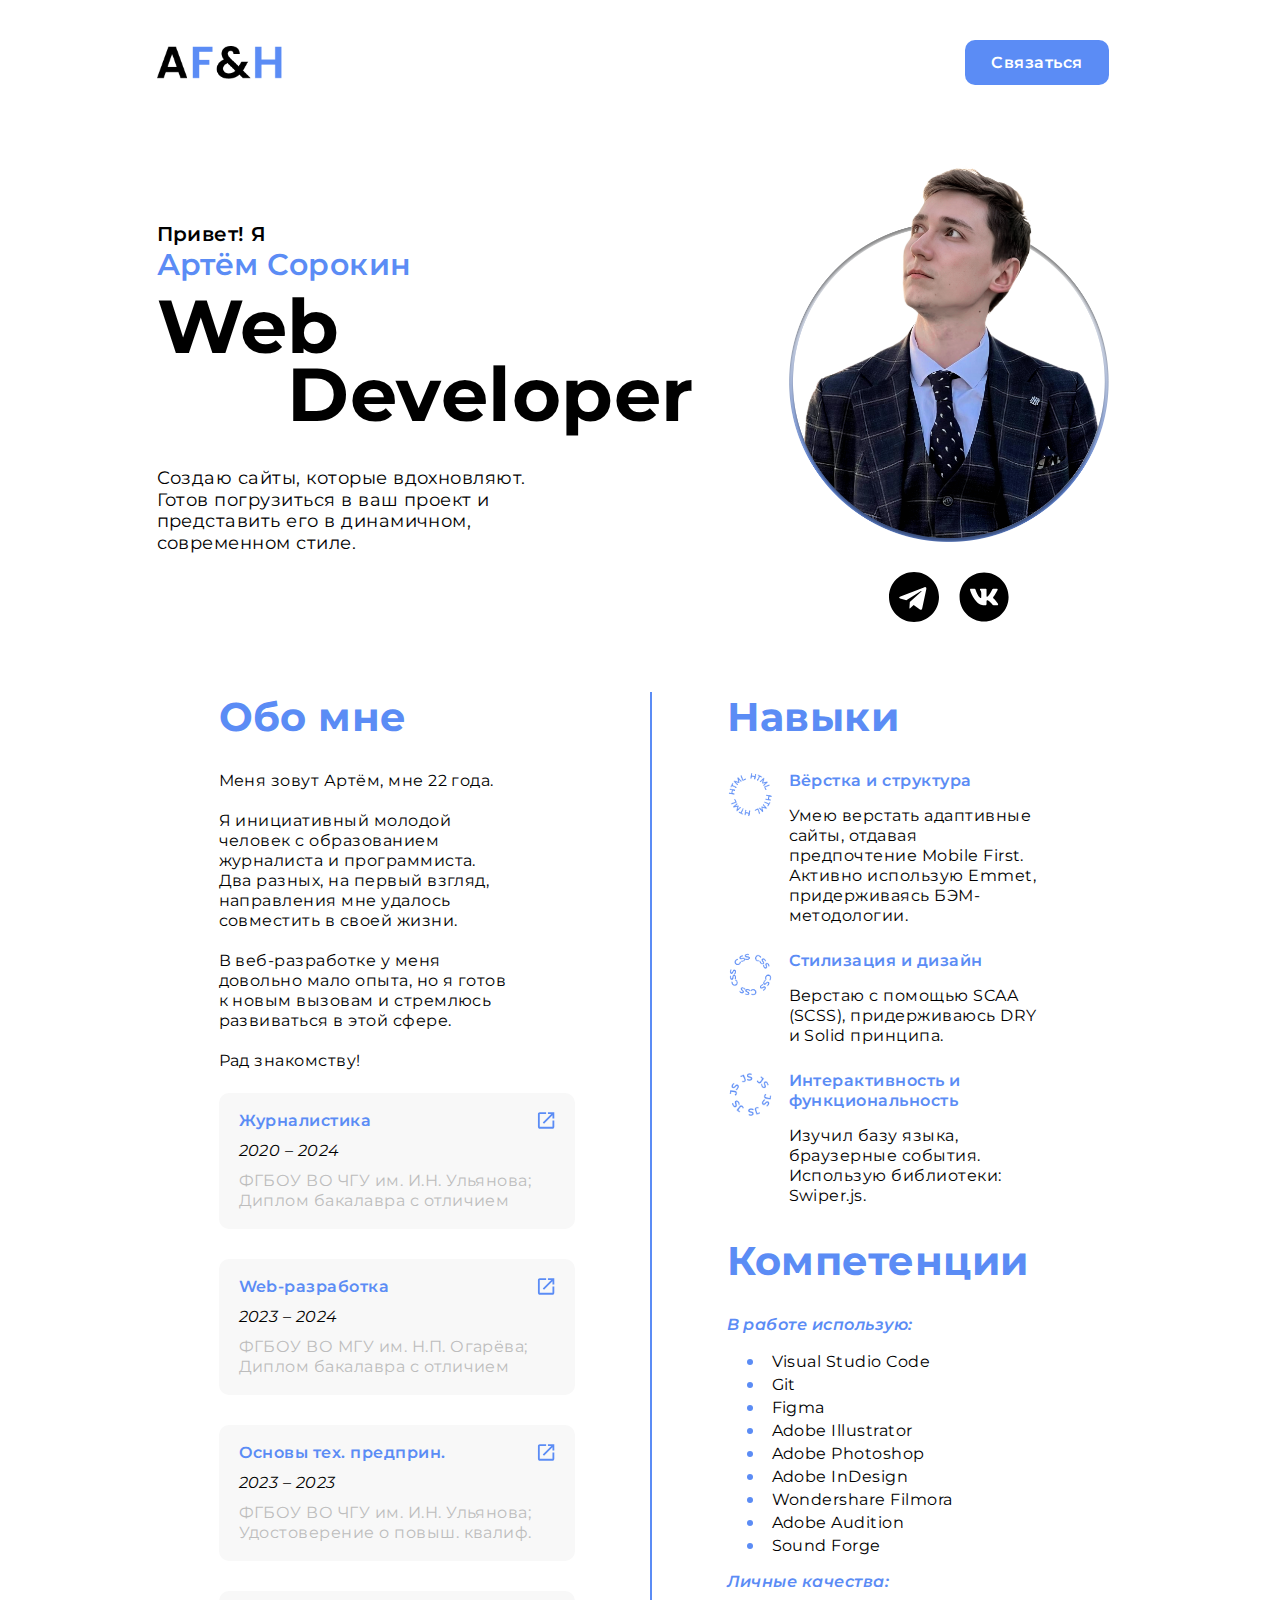
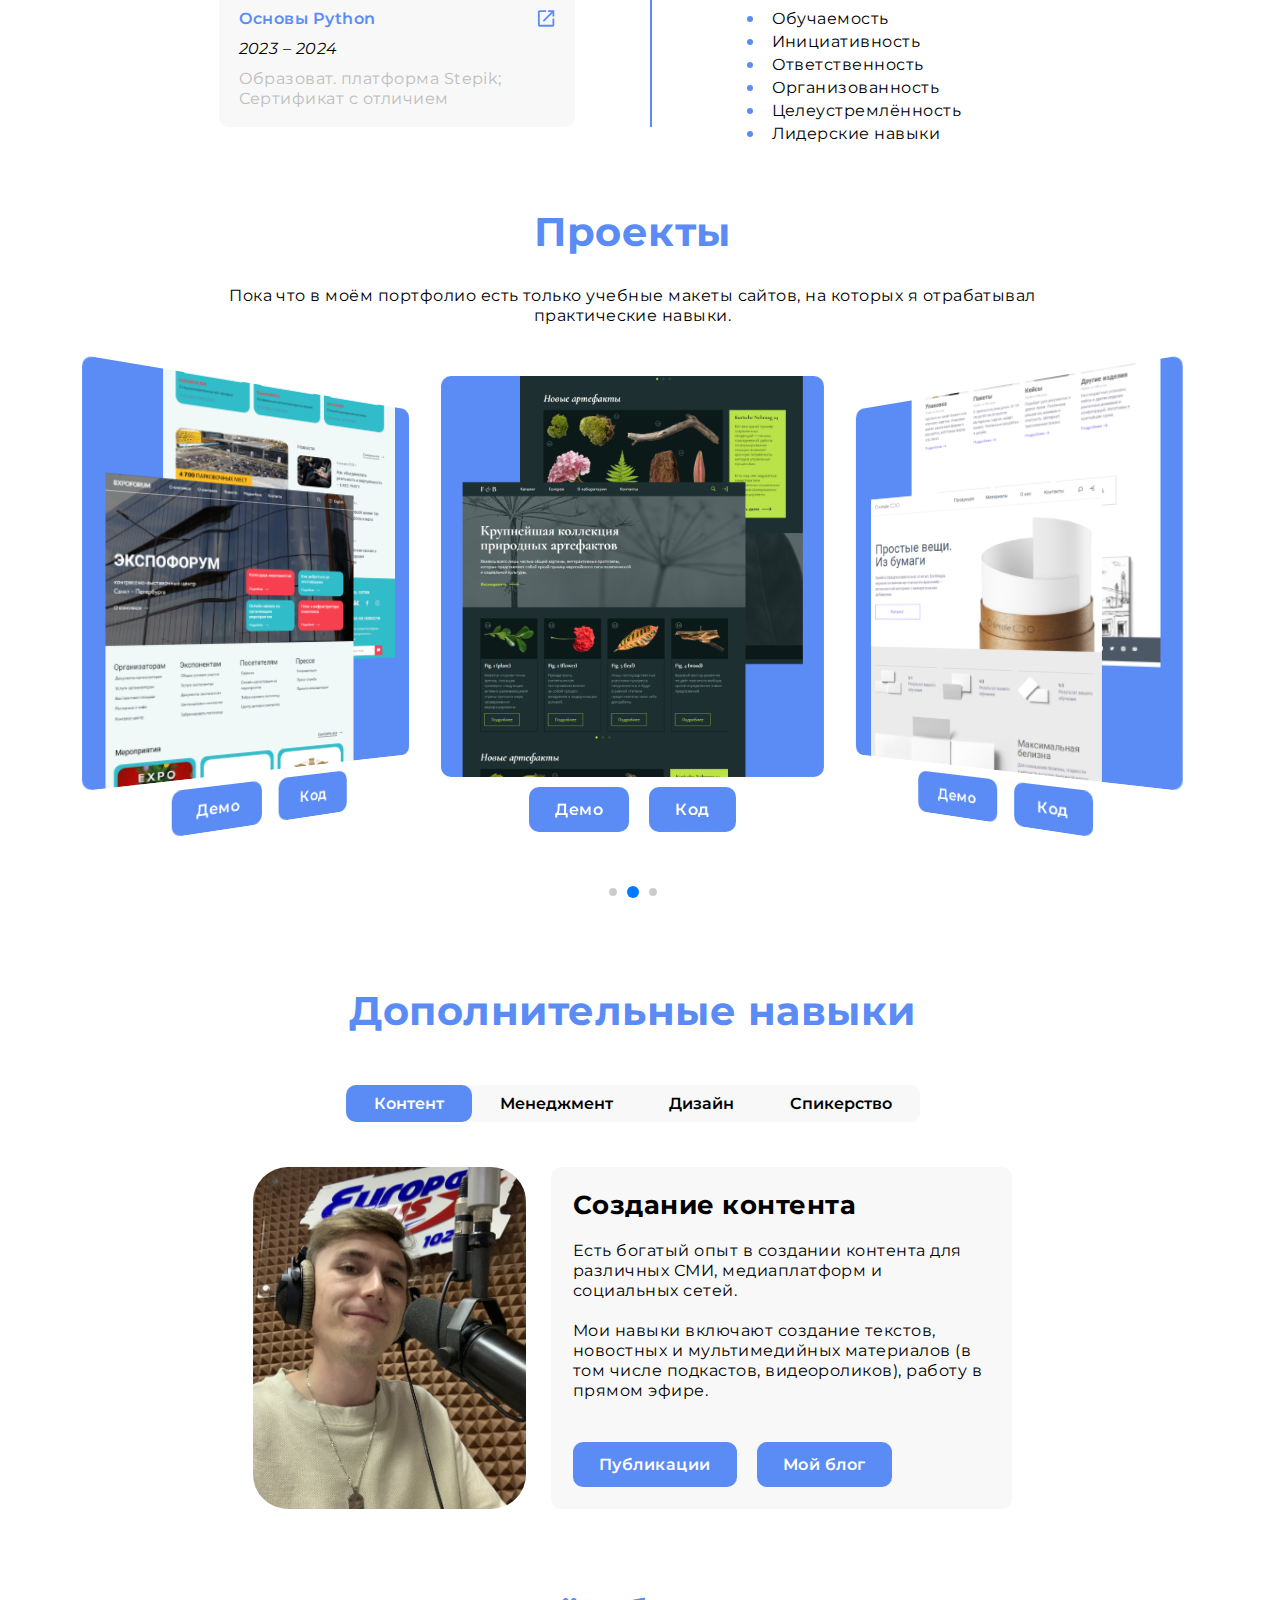
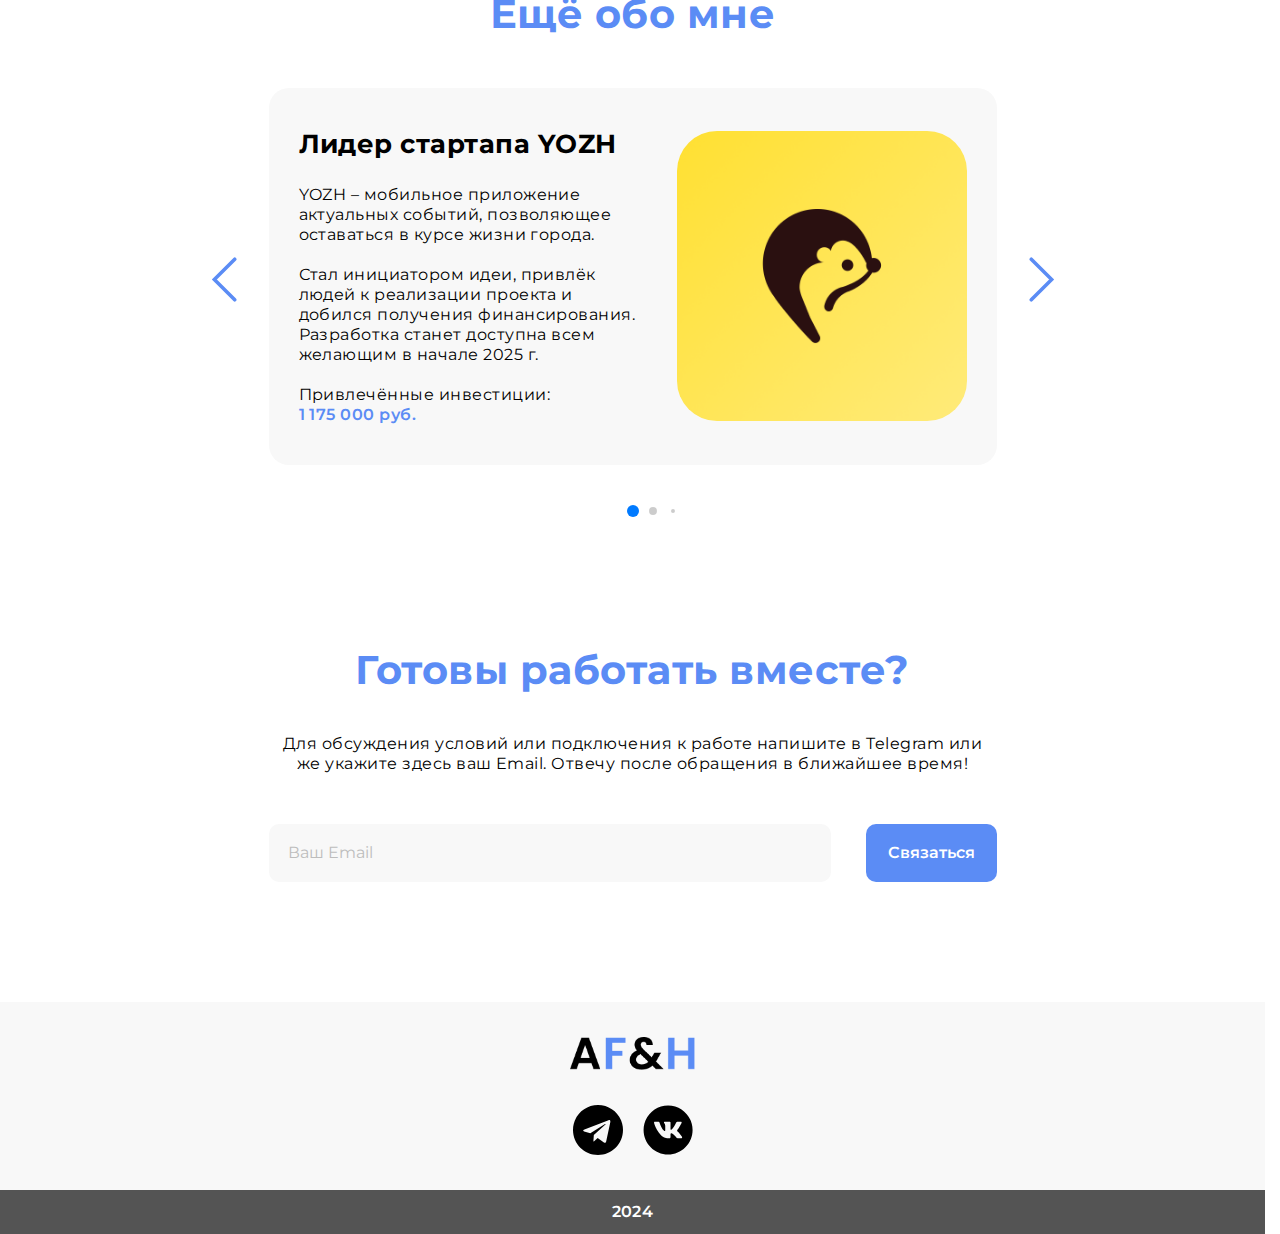
==== commit 1543bb06: "change hero avatar" ====
--- a/index.html
+++ b/index.html
@@ -43,7 +43,7 @@
             <p class="hero__description">Создаю сайты, которые вдохновляют.<br> Готов погрузиться в ваш проект и представить его в динамичном, современном стиле.</p>
           </div>
           <div class="hero__imgblock">
-            <img class="hero__avatar" src="images/My photo.png" alt="Tema Sorokin avatar">
+            <img class="hero__avatar" src="images/My photo (b++).png" alt="Tema Sorokin avatar">
             <div class="socmedia">
               <a class="socmedia__link" href="https://t.me/foxdek" target="_blank">
                 <svg class="socmedia__img" width="50" height="50" viewBox="0 0 50 50" fill="none" xmlns="http://www.w3.org/2000/svg"><path d="M25 50C38.8104 50 50 38.8104 50 25C50 11.1896 38.8104 0 25 0C11.1896 0 0 11.1896 0 25C0 38.8104 11.1896 50 25 50ZM11.4396 24.4583L35.5438 15.1646C36.6625 14.7604 37.6396 15.4375 37.2771 17.1292L37.2792 17.1271L33.175 36.4625C32.8708 37.8333 32.0562 38.1667 30.9167 37.5208L24.6667 32.9146L21.6521 35.8187C21.3187 36.1521 21.0375 36.4333 20.3917 36.4333L20.8354 30.0729L32.4187 19.6083C32.9229 19.1646 32.3062 18.9146 31.6417 19.3563L17.3271 28.3687L11.1562 26.4437C9.81667 26.0187 9.7875 25.1042 11.4396 24.4583Z" fill="black"/></svg>
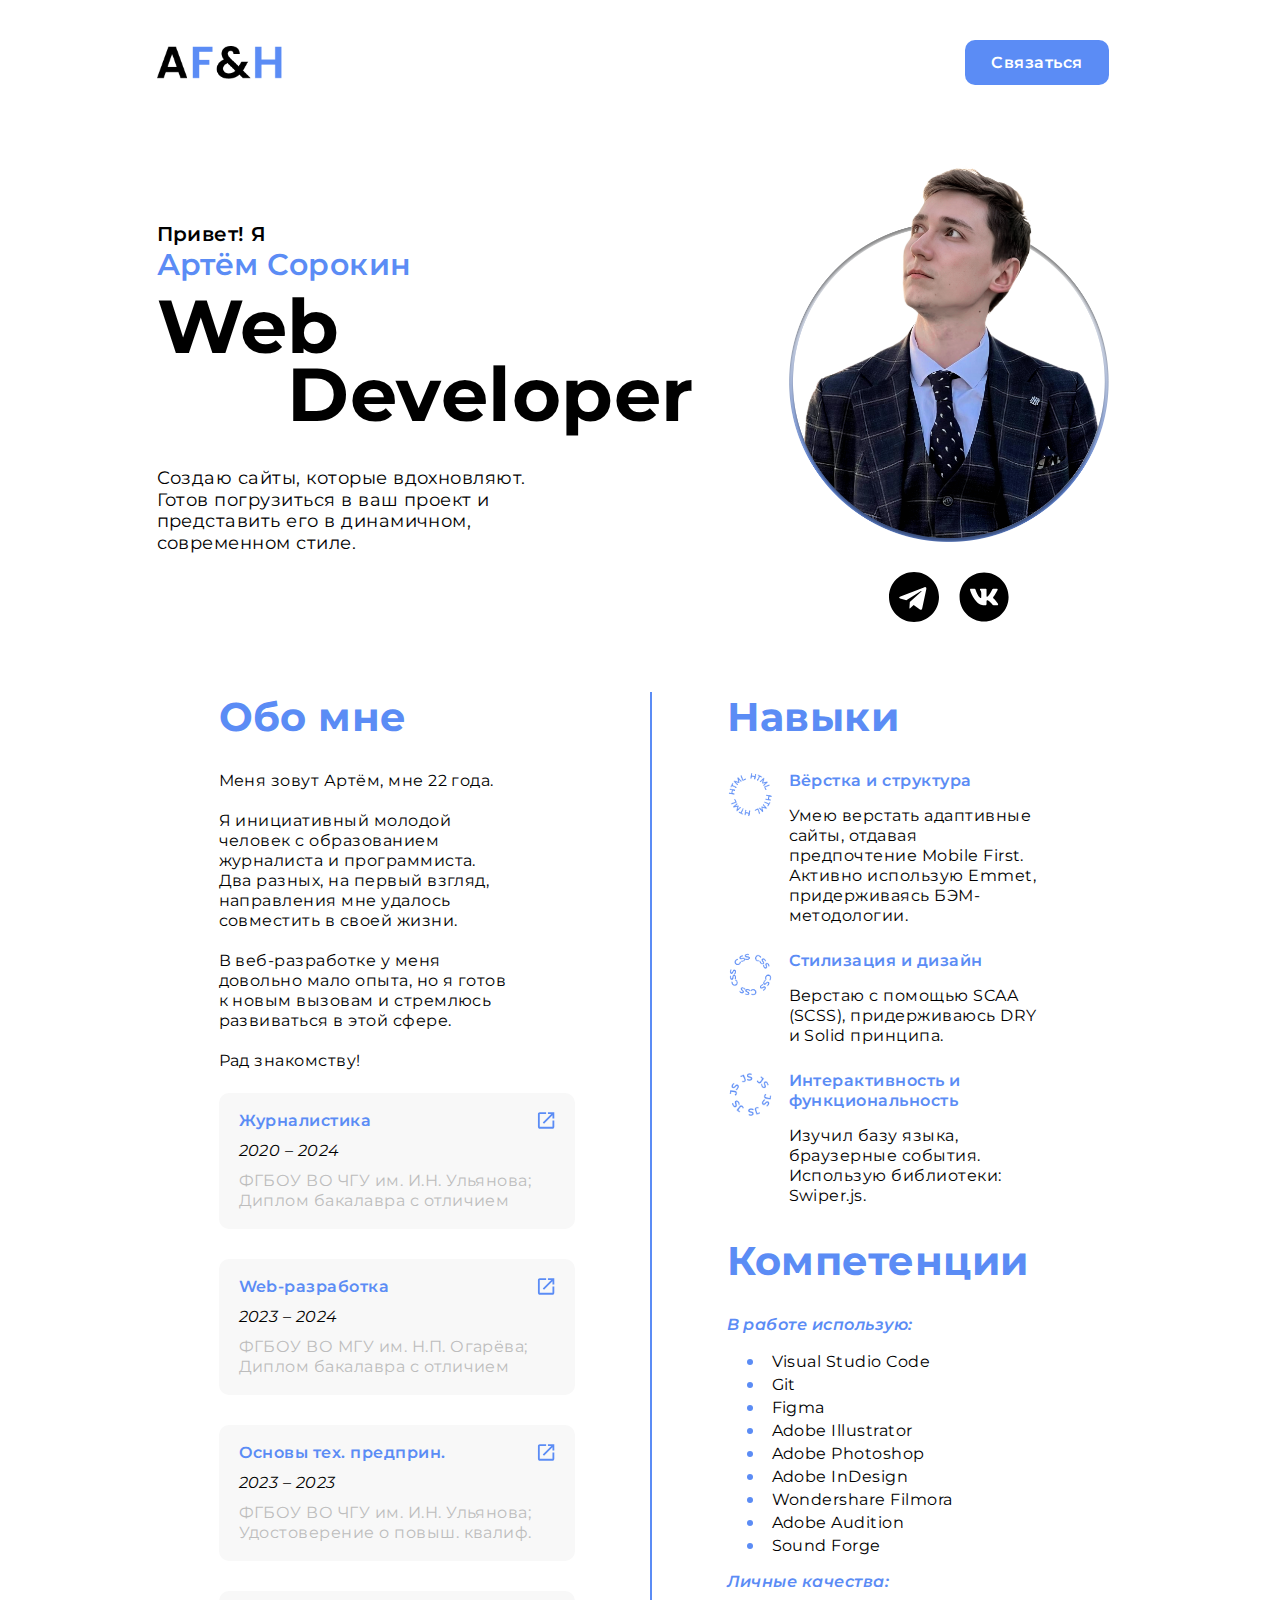
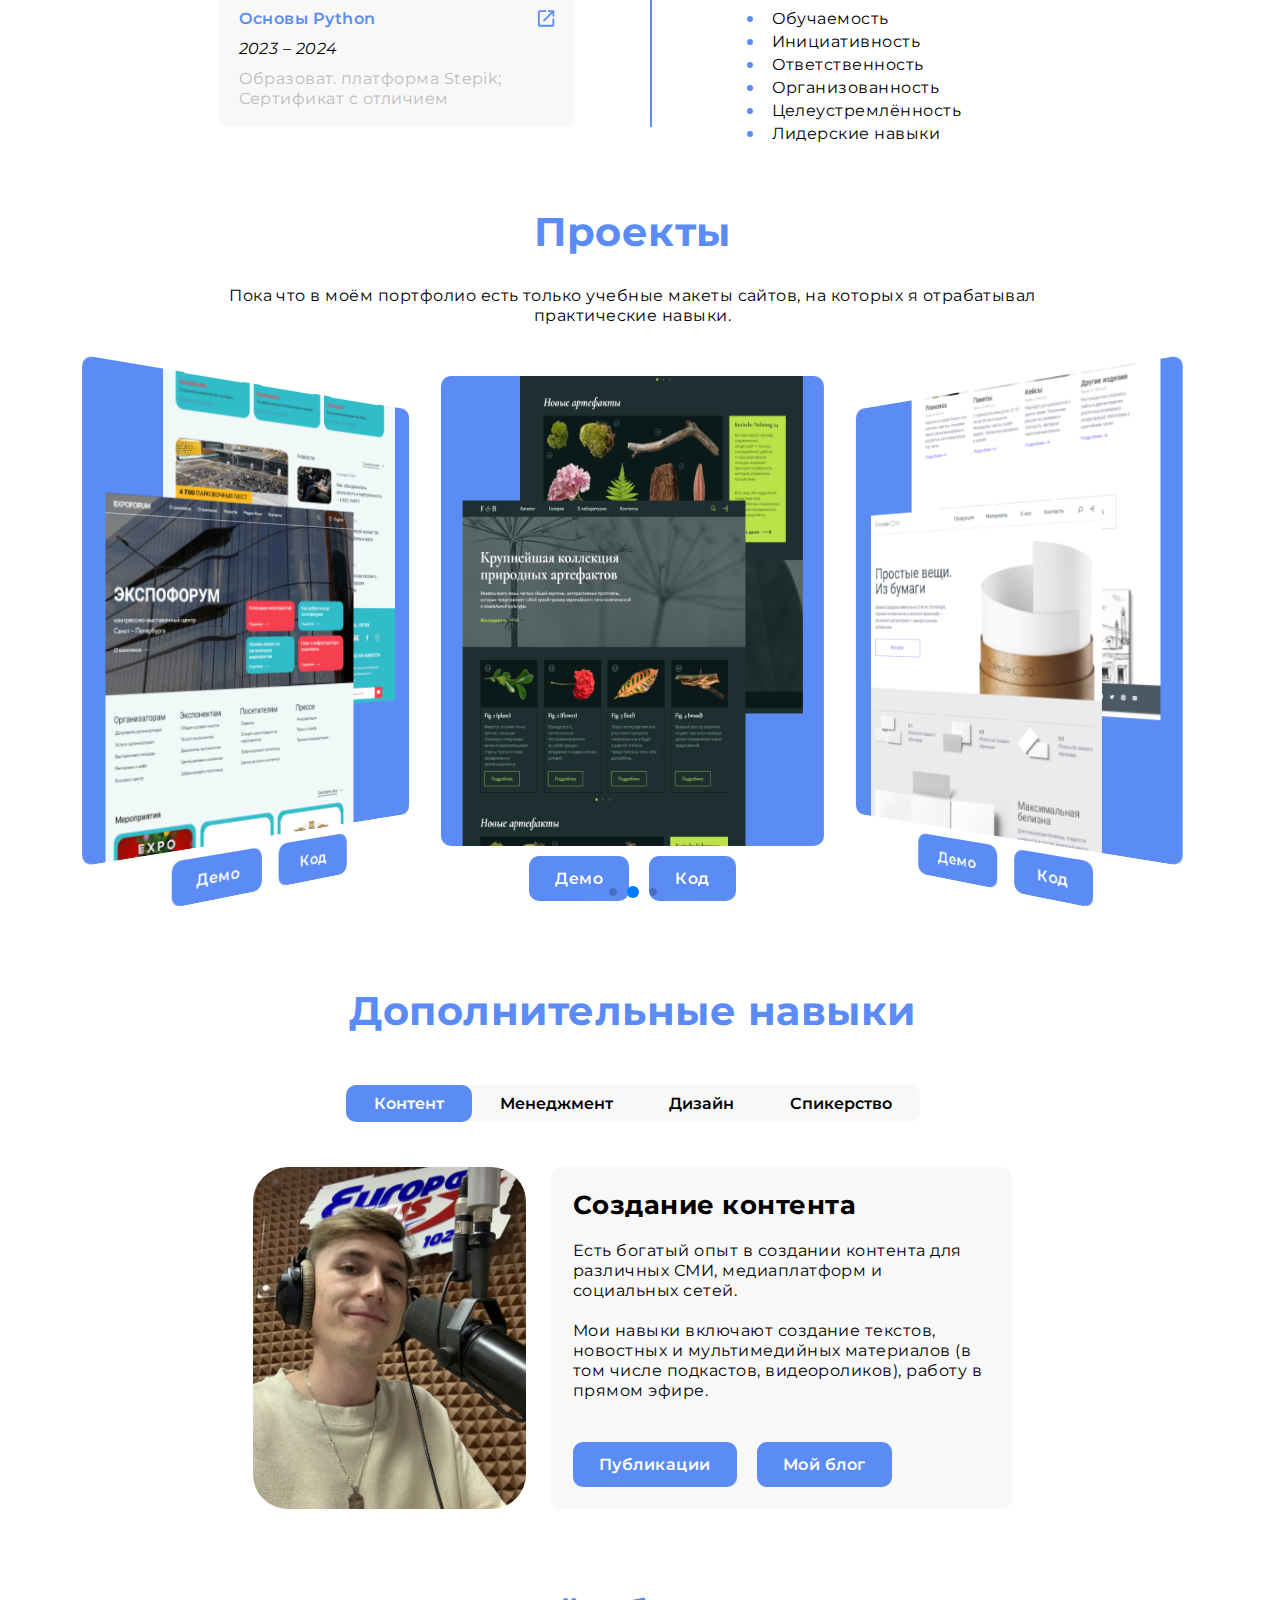
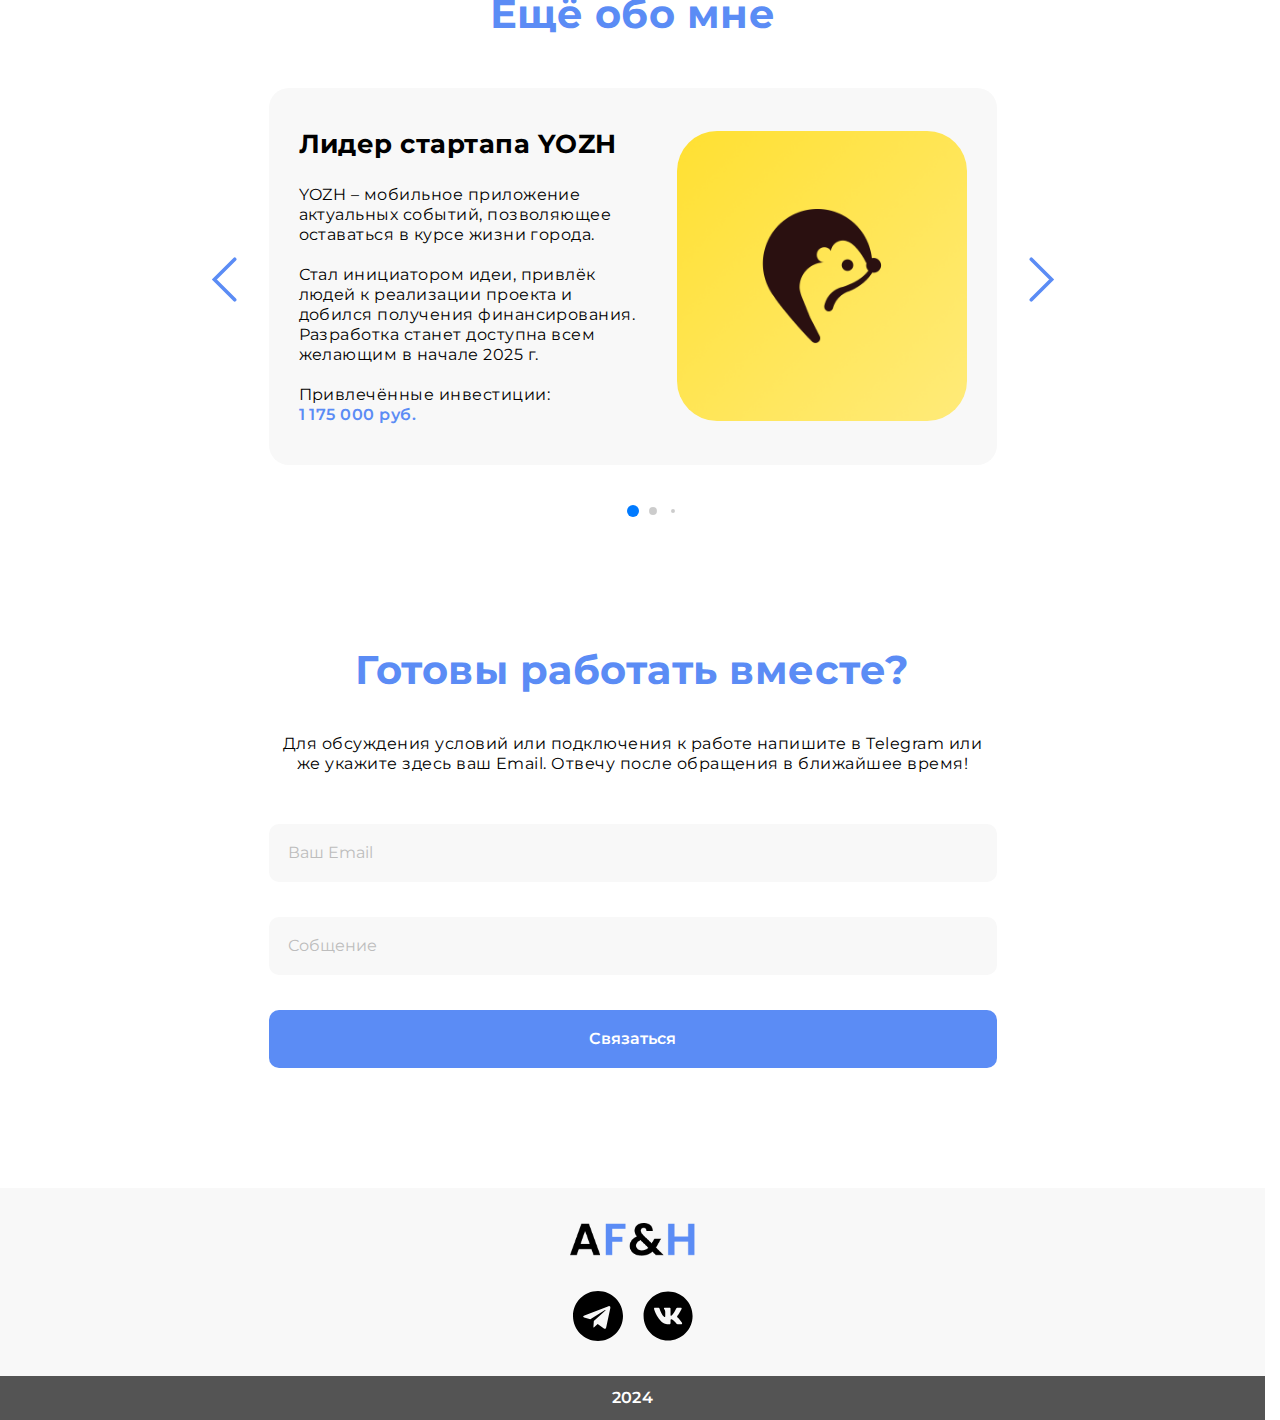
==== commit 4eae966f: "add input text + email. Add JS code and TG-bot-link" ====
--- a/index.html
+++ b/index.html
@@ -11,6 +11,7 @@
 
   <link rel="stylesheet" href="https://cdn.jsdelivr.net/npm/swiper@11/swiper-bundle.min.css">
   <link rel="stylesheet" type="text/css" href="css/styles.css">
+  <link rel="icon" href="images/logo-favicon.ico" type="image/x-icon">
 </head>
 <body>
   
@@ -43,7 +44,7 @@
             <p class="hero__description">Создаю сайты, которые вдохновляют.<br> Готов погрузиться в ваш проект и представить его в динамичном, современном стиле.</p>
           </div>
           <div class="hero__imgblock">
-            <img class="hero__avatar" src="images/My photo (b++).png" alt="Tema Sorokin avatar">
+            <img class="hero__avatar" src="images/My photo.png" alt="Tema Sorokin avatar">
             <div class="socmedia">
               <a class="socmedia__link" href="https://t.me/foxdek" target="_blank">
                 <svg class="socmedia__img" width="50" height="50" viewBox="0 0 50 50" fill="none" xmlns="http://www.w3.org/2000/svg"><path d="M25 50C38.8104 50 50 38.8104 50 25C50 11.1896 38.8104 0 25 0C11.1896 0 0 11.1896 0 25C0 38.8104 11.1896 50 25 50ZM11.4396 24.4583L35.5438 15.1646C36.6625 14.7604 37.6396 15.4375 37.2771 17.1292L37.2792 17.1271L33.175 36.4625C32.8708 37.8333 32.0562 38.1667 30.9167 37.5208L24.6667 32.9146L21.6521 35.8187C21.3187 36.1521 21.0375 36.4333 20.3917 36.4333L20.8354 30.0729L32.4187 19.6083C32.9229 19.1646 32.3062 18.9146 31.6417 19.3563L17.3271 28.3687L11.1562 26.4437C9.81667 26.0187 9.7875 25.1042 11.4396 24.4583Z" fill="black"/></svg>
@@ -257,7 +258,7 @@
         <div class="skills-container">
 
           <div class="photo-cont">
-            <div class="photo-block">
+            <div id="photoBlock" class="photo-block">
               <img id="skillsImg" src="images/skills-myphoto-1.png" alt="Skills photos" class="photo-block__img">
             </div>
           </div>
@@ -357,13 +358,14 @@
         <div class="padding-between-blocks cta__content">
           <h2 class="blocks-title cta__title">Готовы работать вместе?</h2>
           <p class="blocks-regular cta__description">Для обсуждения условий или подключения к работе напишите в Telegram или же укажите здесь ваш Email. Отвечу после обращения в ближайшее время!</p>
-          <div class="cta-form">
-            <input class="blocks-regular cta-form__input" type="text" placeholder="Ваш Email" maxlength="30"></input>
+          <form id="feedbackForm" class="cta-form">
+            <input class="blocks-regular cta-form__input feedback-form-email" type="text" placeholder="Ваш Email" maxlength="30"></input>
+            <input class="blocks-regular cta-form__input feedback-form-sms" type="text" placeholder="Собщение" maxlength="30"></input>
             <button class="cta-form__button">
               <svg class="cta-form__button-img" width="25" height="21" viewBox="0 0 25 21" fill="none" xmlns="http://www.w3.org/2000/svg"><path d="M16.625 20.125L14.7 18.1656L19.6156 13.25H6.3125C4.59375 13.25 3.13281 12.6484 1.92969 11.4453C0.726562 10.2422 0.125 8.78125 0.125 7.0625C0.125 5.34375 0.726562 3.88281 1.92969 2.67969C3.13281 1.47656 4.59375 0.875 6.3125 0.875H7V3.625H6.3125C5.35 3.625 4.53646 3.95729 3.87188 4.62188C3.20729 5.28646 2.875 6.1 2.875 7.0625C2.875 8.025 3.20729 8.83854 3.87188 9.50313C4.53646 10.1677 5.35 10.5 6.3125 10.5H19.6156L14.7 5.55L16.625 3.625L24.875 11.875L16.625 20.125Z" fill="white"/></svg>
               <span class="blocks-regular cta-form__button-text">Связаться</span>
             </button>
-          </div>
+          </form>
         </div>
       </div>
     </section>
--- a/css/styles.css
+++ b/css/styles.css
@@ -1114,6 +1114,8 @@
   }
 }
 .projects .projects-swiper-container .swiper-slide__img {
+  width: 100%;
+  height: 100%;
   border-radius: 10px;
 }
 .projects .projects-swiper-container .swiper-slide__buttons {
@@ -1662,6 +1664,11 @@
   display: -webkit-box;
   display: -ms-flexbox;
   display: flex;
+  -webkit-box-orient: vertical;
+  -webkit-box-direction: normal;
+      -ms-flex-direction: column;
+          flex-direction: column;
+  gap: 1rem;
   width: 100%;
   padding-bottom: 80px;
 }
@@ -1681,8 +1688,7 @@
   padding: 15px;
   background-color: #F8F8F8;
   width: 100%;
-  border-bottom-left-radius: 10px;
-  border-top-left-radius: 10px;
+  border-radius: 10px;
   outline: none;
   outline-offset: -0.15rem;
 }
@@ -1717,7 +1723,6 @@
   border-right: none;
 }
 .cta-form__button {
-  aspect-ratio: 1/1;
   border: none;
   background-color: #5B8CF5;
   padding: 15px;
@@ -1730,8 +1735,7 @@
   -webkit-box-pack: center;
       -ms-flex-pack: center;
           justify-content: center;
-  border-bottom-right-radius: 10px;
-  border-top-right-radius: 10px;
+  border-radius: 10px;
   -webkit-transition: background-color 0.3s ease-in-out;
   transition: background-color 0.3s ease-in-out;
 }
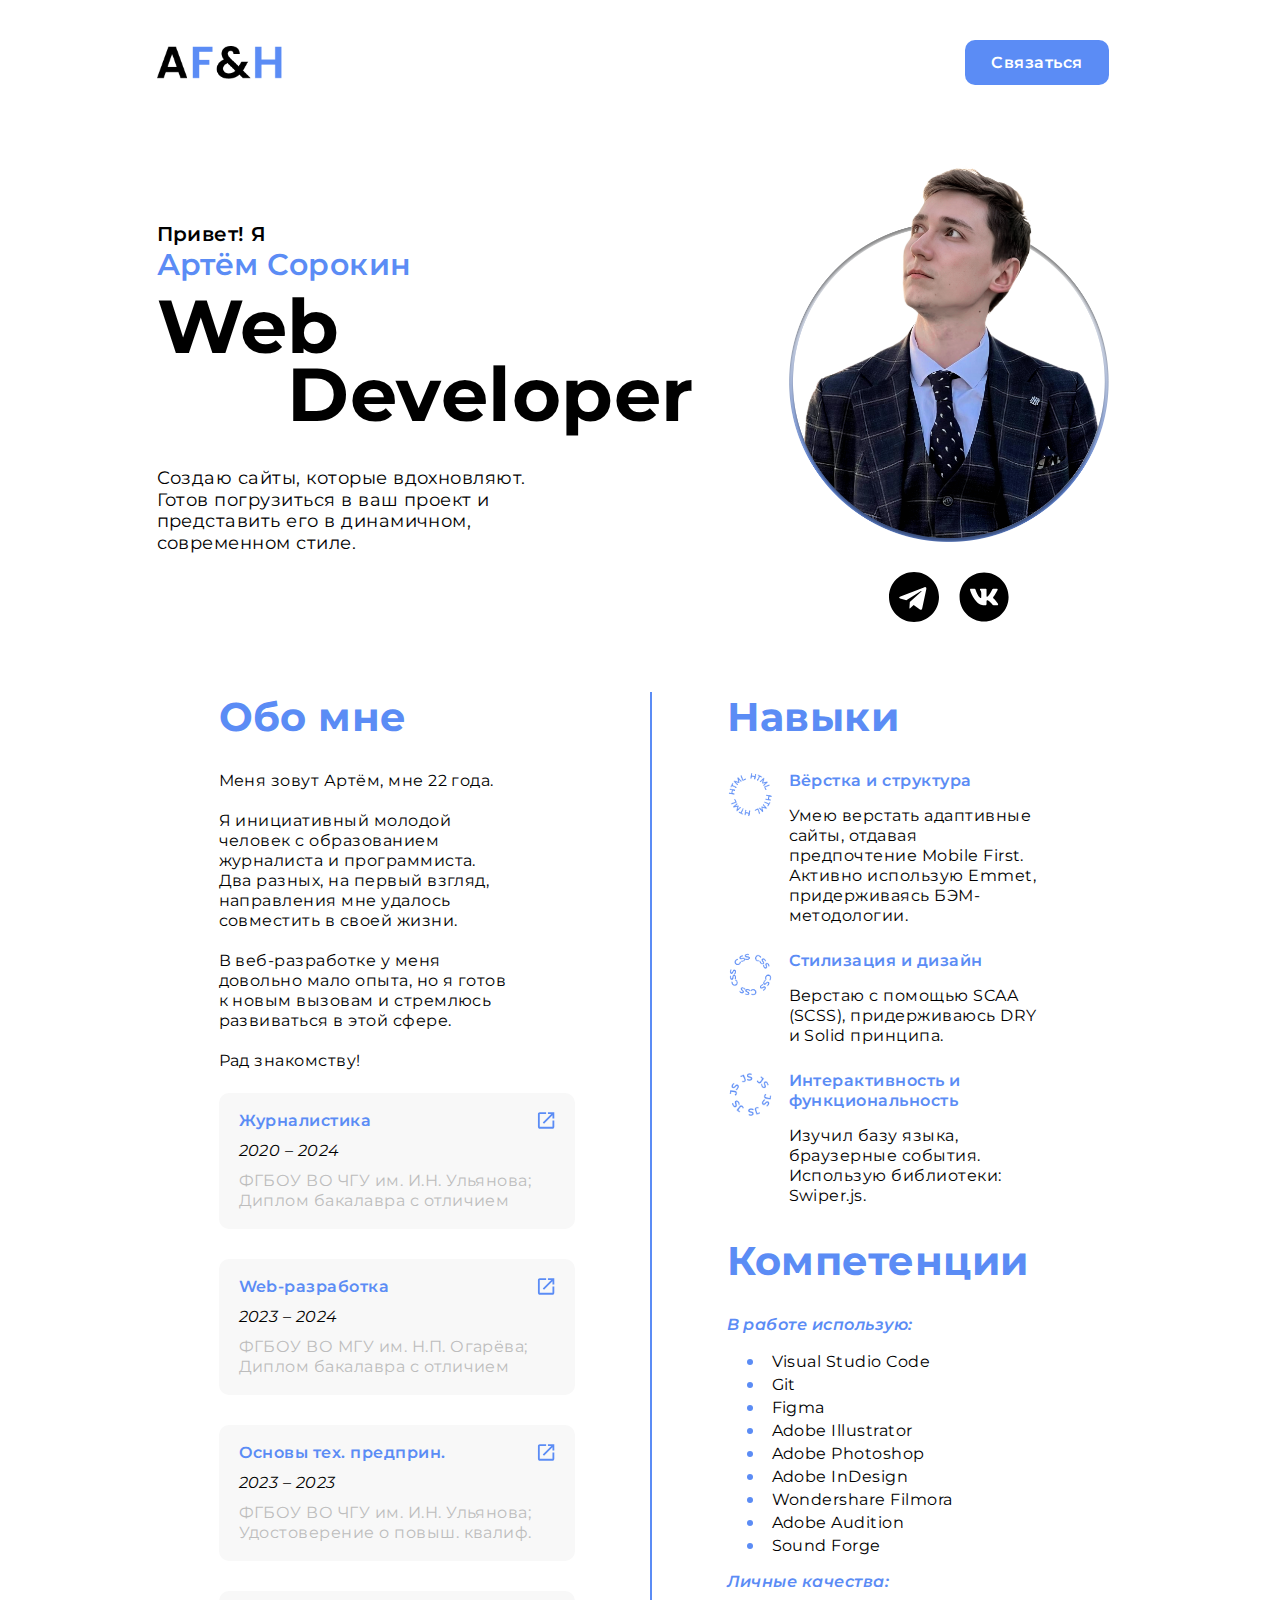
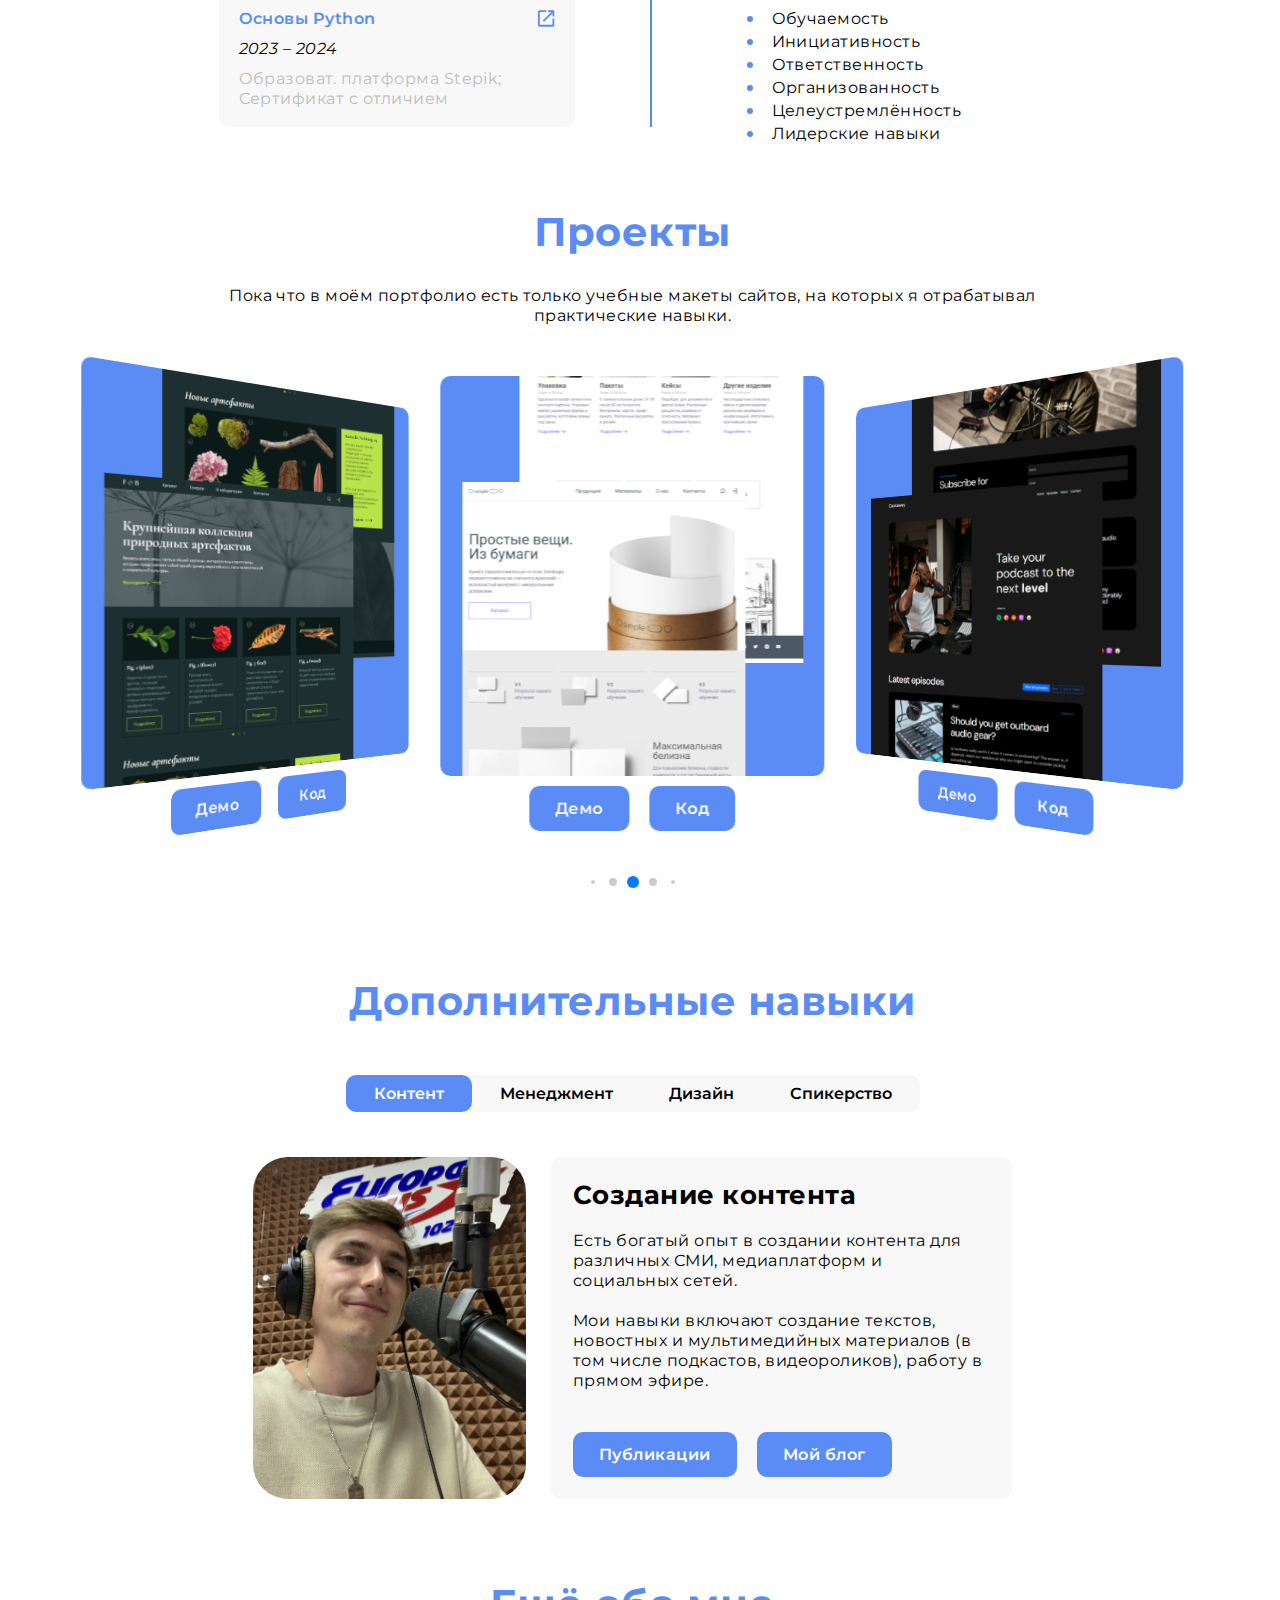
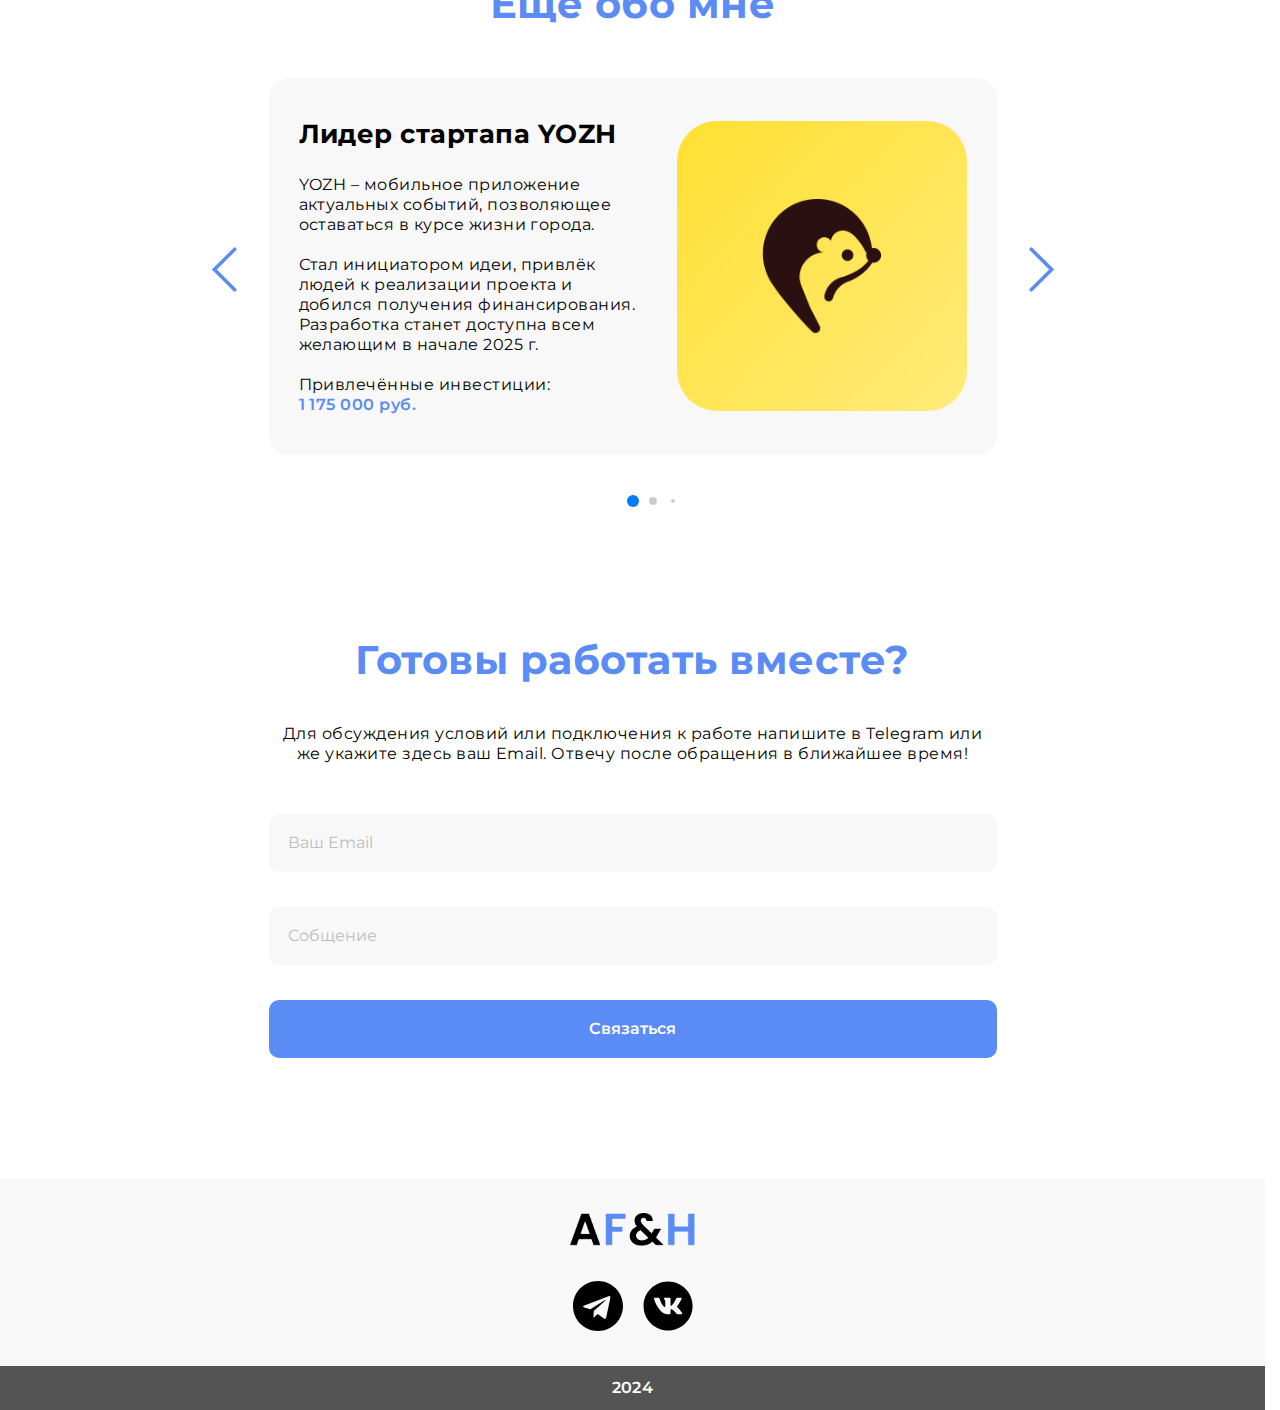
==== commit a17223ff: "Add 2 projects to swiper and fix JS code to work with 4+ slides" ====
--- a/index.html
+++ b/index.html
@@ -217,7 +217,7 @@
                     <a href="https://expoforum-study.vercel.app/" class="button" target="_blank">
                       <span class="button__text">Демо</span>
                     </a>
-                    <a href="#" class="button">
+                    <a href="#!" class="button">
                       <span class="button__text">Код</span>
                     </a>
                   </div>
@@ -228,7 +228,7 @@
                     <a href="https://f-and-b-study-rouge.vercel.app/" class="button" target="_blank">
                       <span class="button__text">Демо</span>
                     </a>
-                    <a href="#" class="button">
+                    <a href="#!" class="button">
                       <span class="button__text">Код</span>
                     </a>
                   </div>
@@ -239,7 +239,29 @@
                     <a href="https://simple-study-eta.vercel.app/" class="button" target="_blank">
                       <span class="button__text">Демо</span>
                     </a>
-                    <a href="#" class="button">
+                    <a href="#!" class="button">
+                      <span class="button__text">Код</span>
+                    </a>
+                  </div>
+                </div>
+                <div class="swiper-slide projectsSwiper-slide">
+                  <img src="images/project-4-preview.png" class="swiper-slide__img"/>
+                  <div class="swiper-slide__buttons">
+                    <a href="https://castaway-study.vercel.app/" class="button" target="_blank">
+                      <span class="button__text">Демо</span>
+                    </a>
+                    <a href="#!" class="button">
+                      <span class="button__text">Код</span>
+                    </a>
+                  </div>
+                </div>
+                <div class="swiper-slide projectsSwiper-slide">
+                  <img src="images/project-5-preview.png" class="swiper-slide__img"/>
+                  <div class="swiper-slide__buttons">
+                    <a href="https://tt-tema-s-todos.vercel.app/" class="button" target="_blank">
+                      <span class="button__text">Демо</span>
+                    </a>
+                    <a href="#!" class="button">
                       <span class="button__text">Код</span>
                     </a>
                   </div>
--- a/css/styles.css
+++ b/css/styles.css
@@ -1101,16 +1101,26 @@
 .projects .projects-swiper-container .projectsSwiper {
   width: 100%;
   padding-top: 50px;
-  padding-bottom: 60px;
+  padding-bottom: 110px;
+}
+@media (min-width: 768px) {
+  .projects .projects-swiper-container .projectsSwiper {
+    padding-bottom: 120px;
+  }
+}
+@media (min-width: 1400px) {
+  .projects .projects-swiper-container .projectsSwiper {
+    padding-bottom: 140px;
+  }
 }
 .projects .projects-swiper-container .projectsSwiper-slide {
   width: 300px;
-  height: 350px;
+  height: 300px;
 }
 @media (min-width: 768px) {
   .projects .projects-swiper-container .projectsSwiper-slide {
     width: 400px;
-    height: 470px;
+    height: 400px;
   }
 }
 .projects .projects-swiper-container .swiper-slide__img {
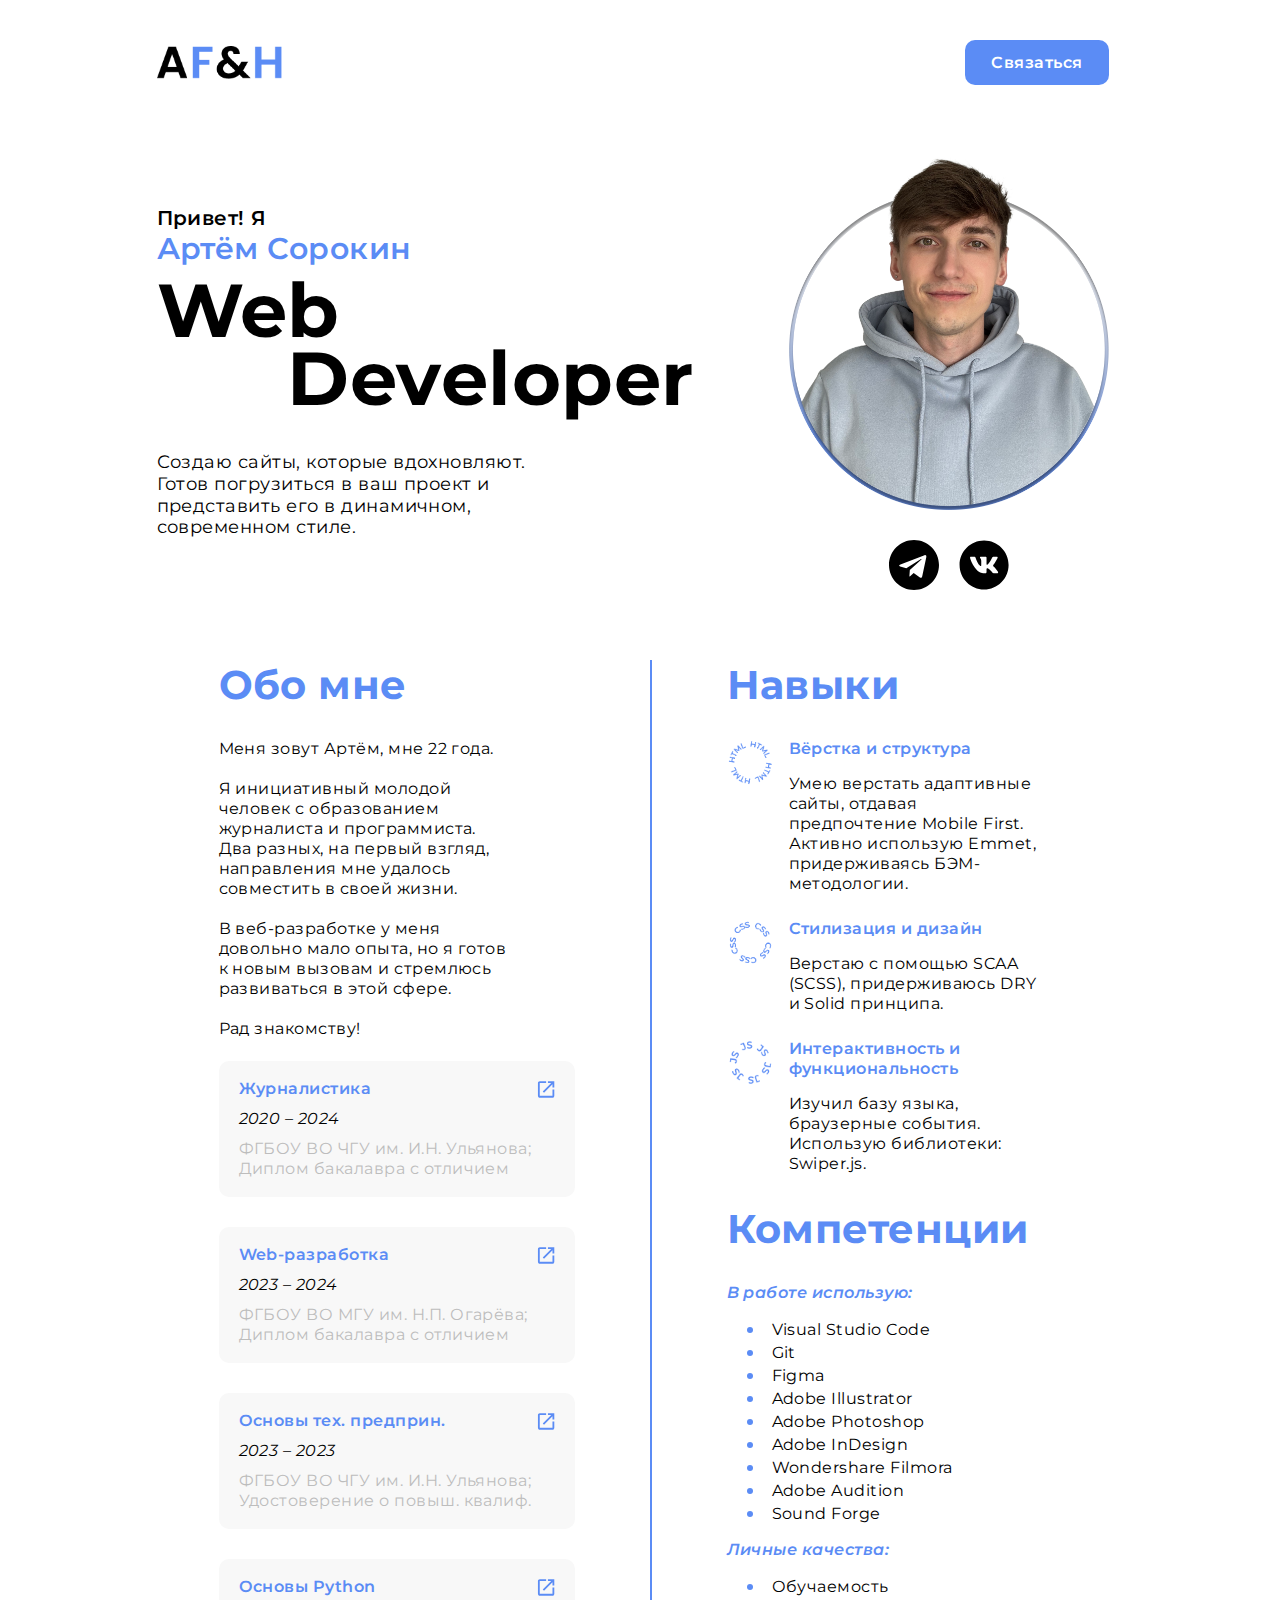
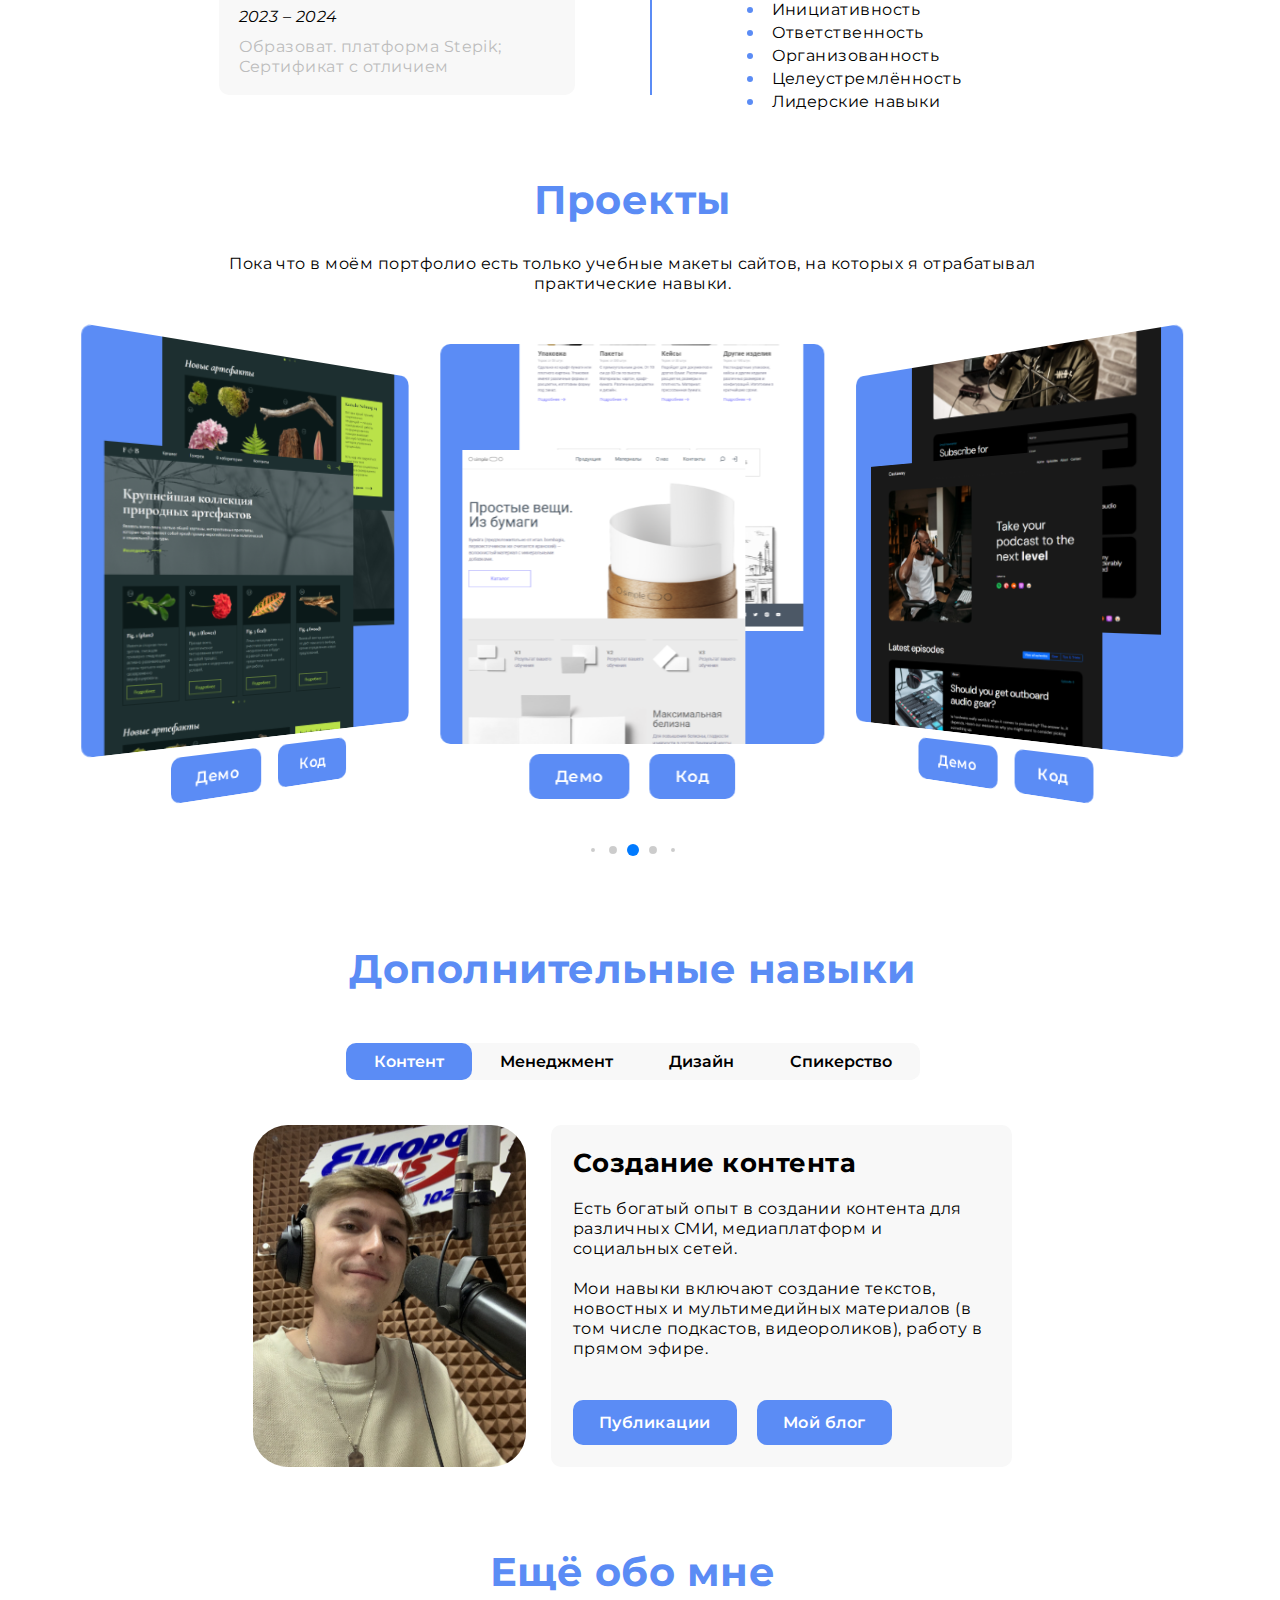
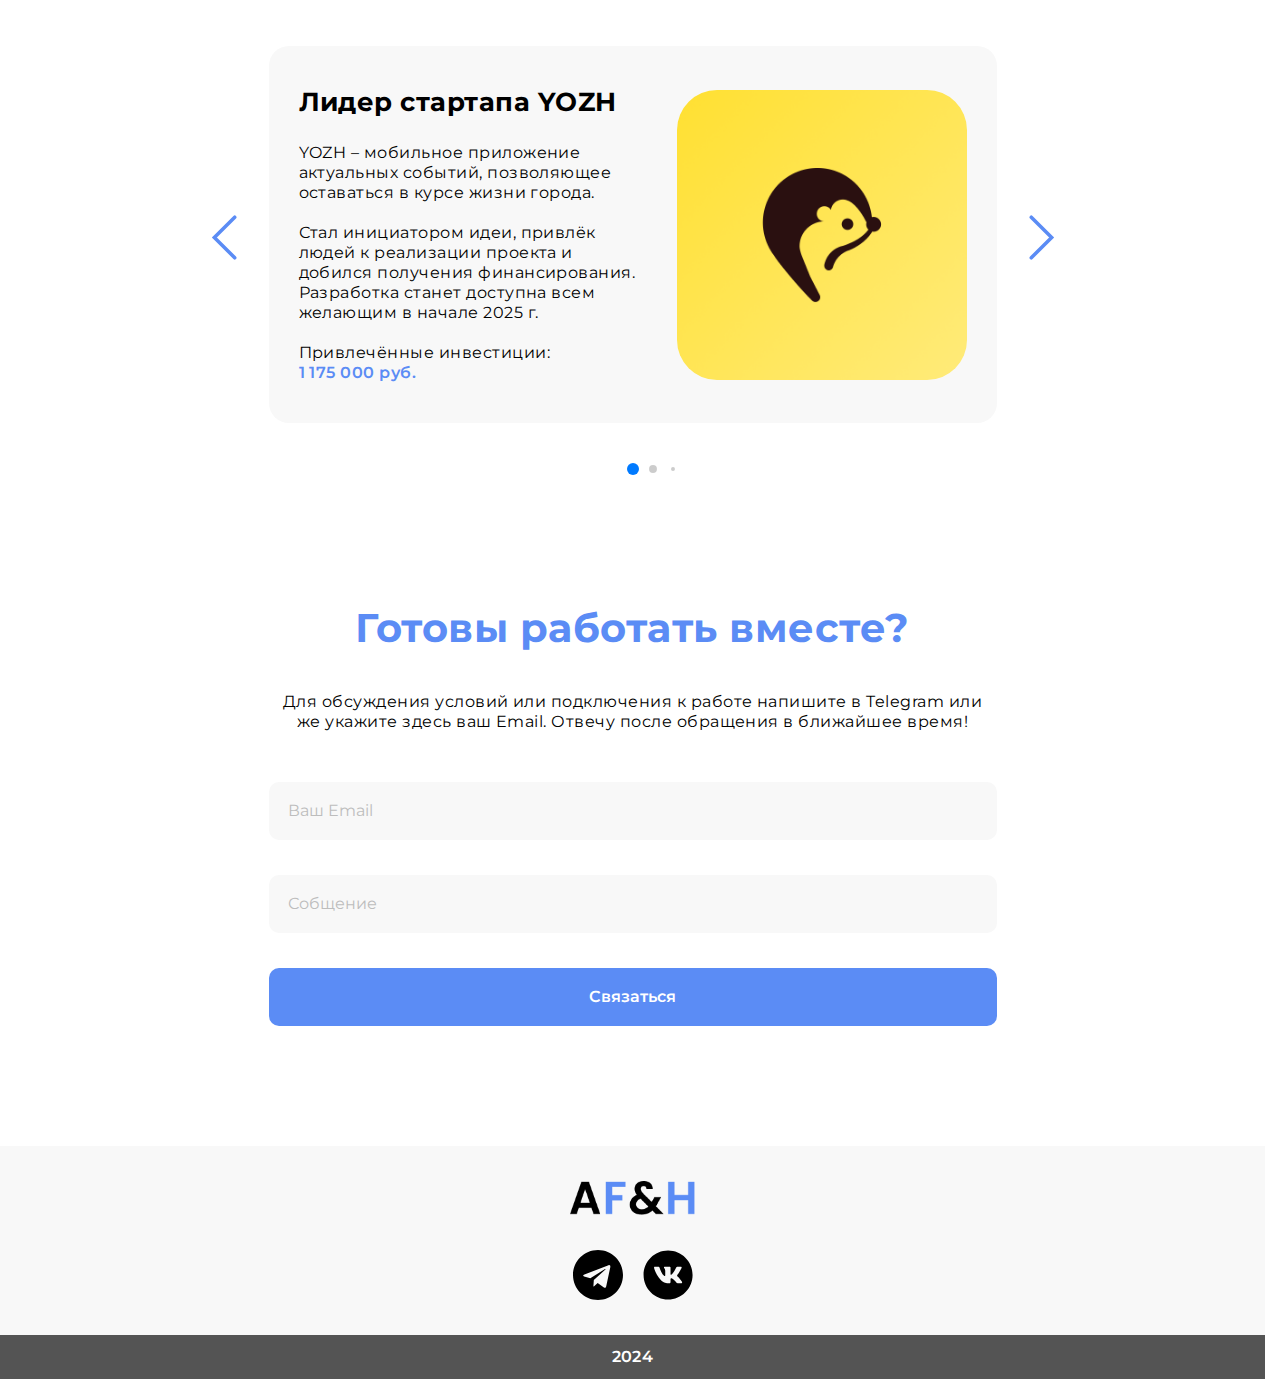
==== commit a5b1803e: "replacement main-photo" ====
--- a/index.html
+++ b/index.html
@@ -44,7 +44,7 @@
             <p class="hero__description">Создаю сайты, которые вдохновляют.<br> Готов погрузиться в ваш проект и представить его в динамичном, современном стиле.</p>
           </div>
           <div class="hero__imgblock">
-            <img class="hero__avatar" src="images/My photo.png" alt="Tema Sorokin avatar">
+            <img class="hero__avatar" src="images/my-circle-photo.png" alt="Tema Sorokin avatar">
             <div class="socmedia">
               <a class="socmedia__link" href="https://t.me/foxdek" target="_blank">
                 <svg class="socmedia__img" width="50" height="50" viewBox="0 0 50 50" fill="none" xmlns="http://www.w3.org/2000/svg"><path d="M25 50C38.8104 50 50 38.8104 50 25C50 11.1896 38.8104 0 25 0C11.1896 0 0 11.1896 0 25C0 38.8104 11.1896 50 25 50ZM11.4396 24.4583L35.5438 15.1646C36.6625 14.7604 37.6396 15.4375 37.2771 17.1292L37.2792 17.1271L33.175 36.4625C32.8708 37.8333 32.0562 38.1667 30.9167 37.5208L24.6667 32.9146L21.6521 35.8187C21.3187 36.1521 21.0375 36.4333 20.3917 36.4333L20.8354 30.0729L32.4187 19.6083C32.9229 19.1646 32.3062 18.9146 31.6417 19.3563L17.3271 28.3687L11.1562 26.4437C9.81667 26.0187 9.7875 25.1042 11.4396 24.4583Z" fill="black"/></svg>
@@ -217,7 +217,7 @@
                     <a href="https://expoforum-study.vercel.app/" class="button" target="_blank">
                       <span class="button__text">Демо</span>
                     </a>
-                    <a href="#!" class="button">
+                    <a href="https://github.com/FoxDek/expoforum-study" class="button" target="_blank">
                       <span class="button__text">Код</span>
                     </a>
                   </div>
@@ -228,7 +228,7 @@
                     <a href="https://f-and-b-study-rouge.vercel.app/" class="button" target="_blank">
                       <span class="button__text">Демо</span>
                     </a>
-                    <a href="#!" class="button">
+                    <a href="https://github.com/FoxDek/f-and-b-study" class="button" target="_blank">
                       <span class="button__text">Код</span>
                     </a>
                   </div>
@@ -239,7 +239,7 @@
                     <a href="https://simple-study-eta.vercel.app/" class="button" target="_blank">
                       <span class="button__text">Демо</span>
                     </a>
-                    <a href="#!" class="button">
+                    <a href="https://github.com/FoxDek/simple-study" class="button" target="_blank">
                       <span class="button__text">Код</span>
                     </a>
                   </div>
@@ -250,7 +250,7 @@
                     <a href="https://castaway-study.vercel.app/" class="button" target="_blank">
                       <span class="button__text">Демо</span>
                     </a>
-                    <a href="#!" class="button">
+                    <a href="https://github.com/FoxDek/Castaway-study" class="button" target="_blank">
                       <span class="button__text">Код</span>
                     </a>
                   </div>
@@ -261,7 +261,7 @@
                     <a href="https://tt-tema-s-todos.vercel.app/" class="button" target="_blank">
                       <span class="button__text">Демо</span>
                     </a>
-                    <a href="#!" class="button">
+                    <a href="https://github.com/FoxDek/TT-tema-s-todos-" class="button" target="_blank">
                       <span class="button__text">Код</span>
                     </a>
                   </div>
